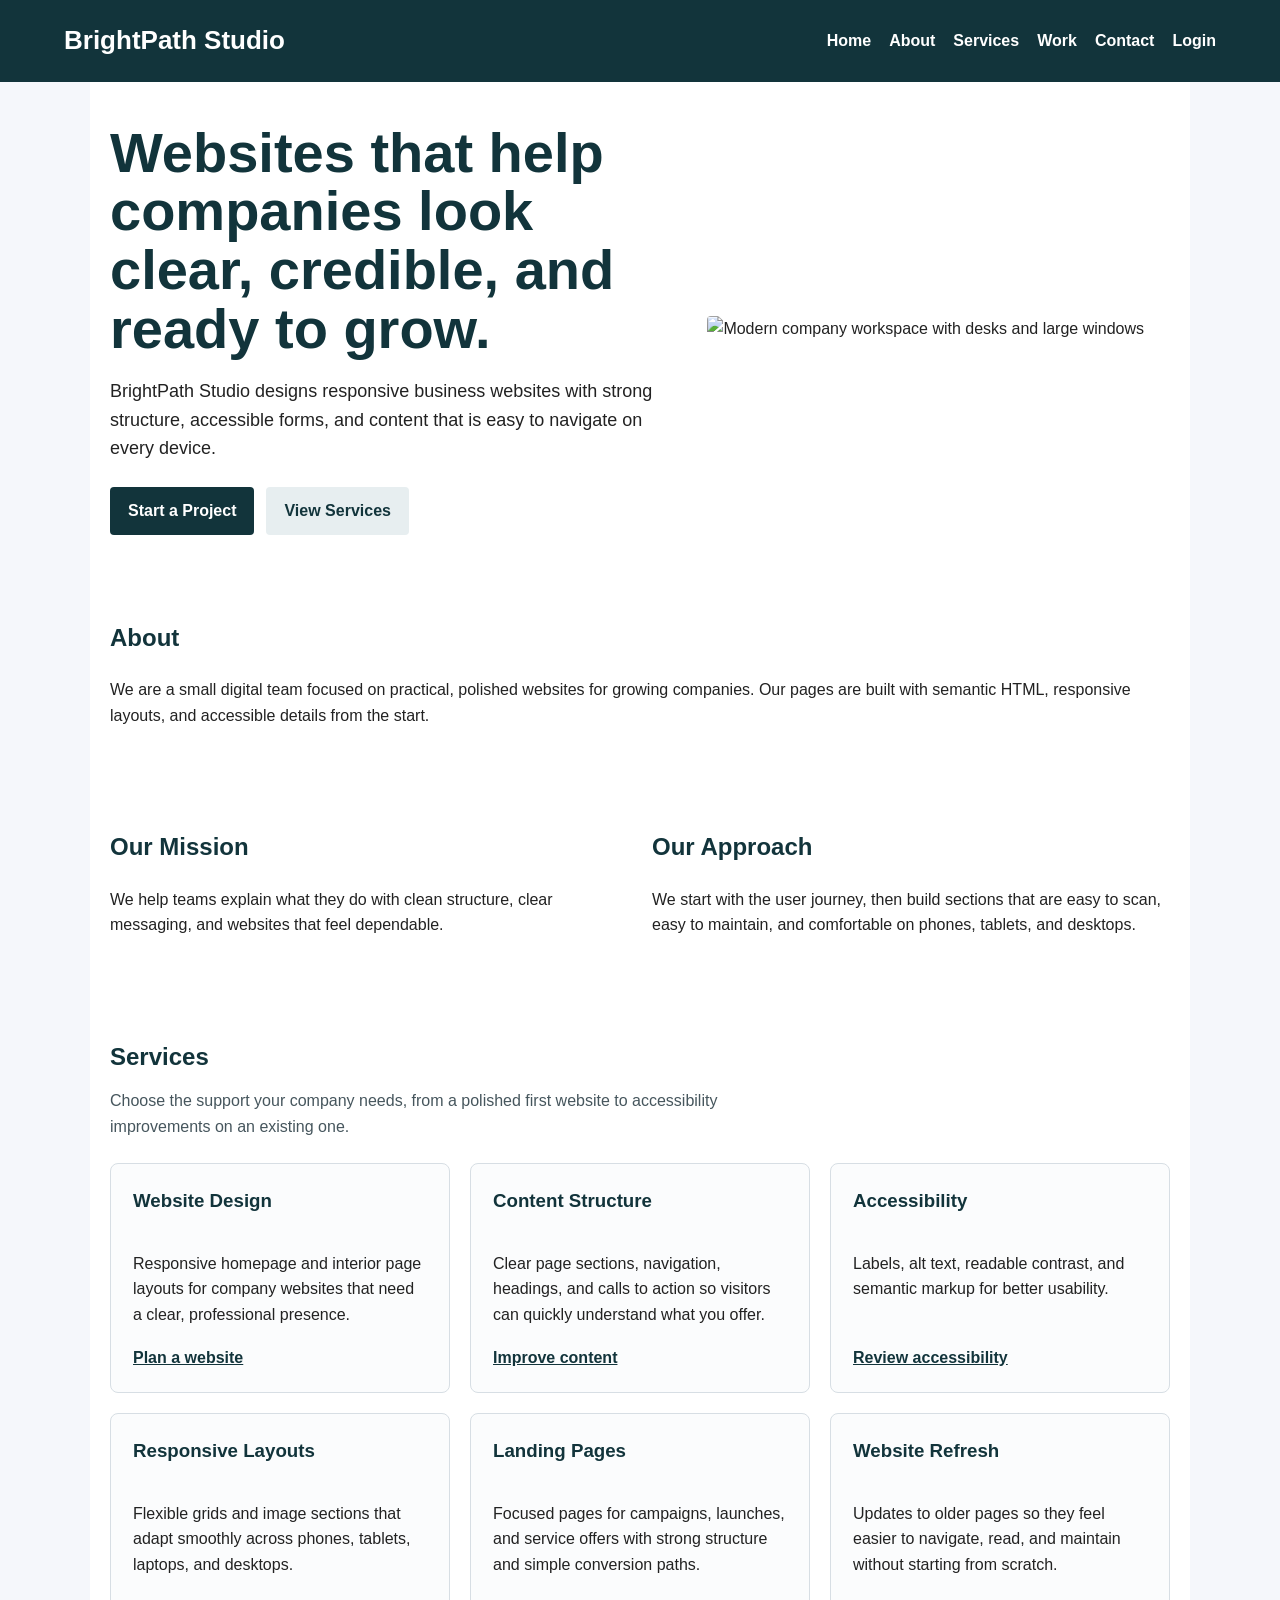
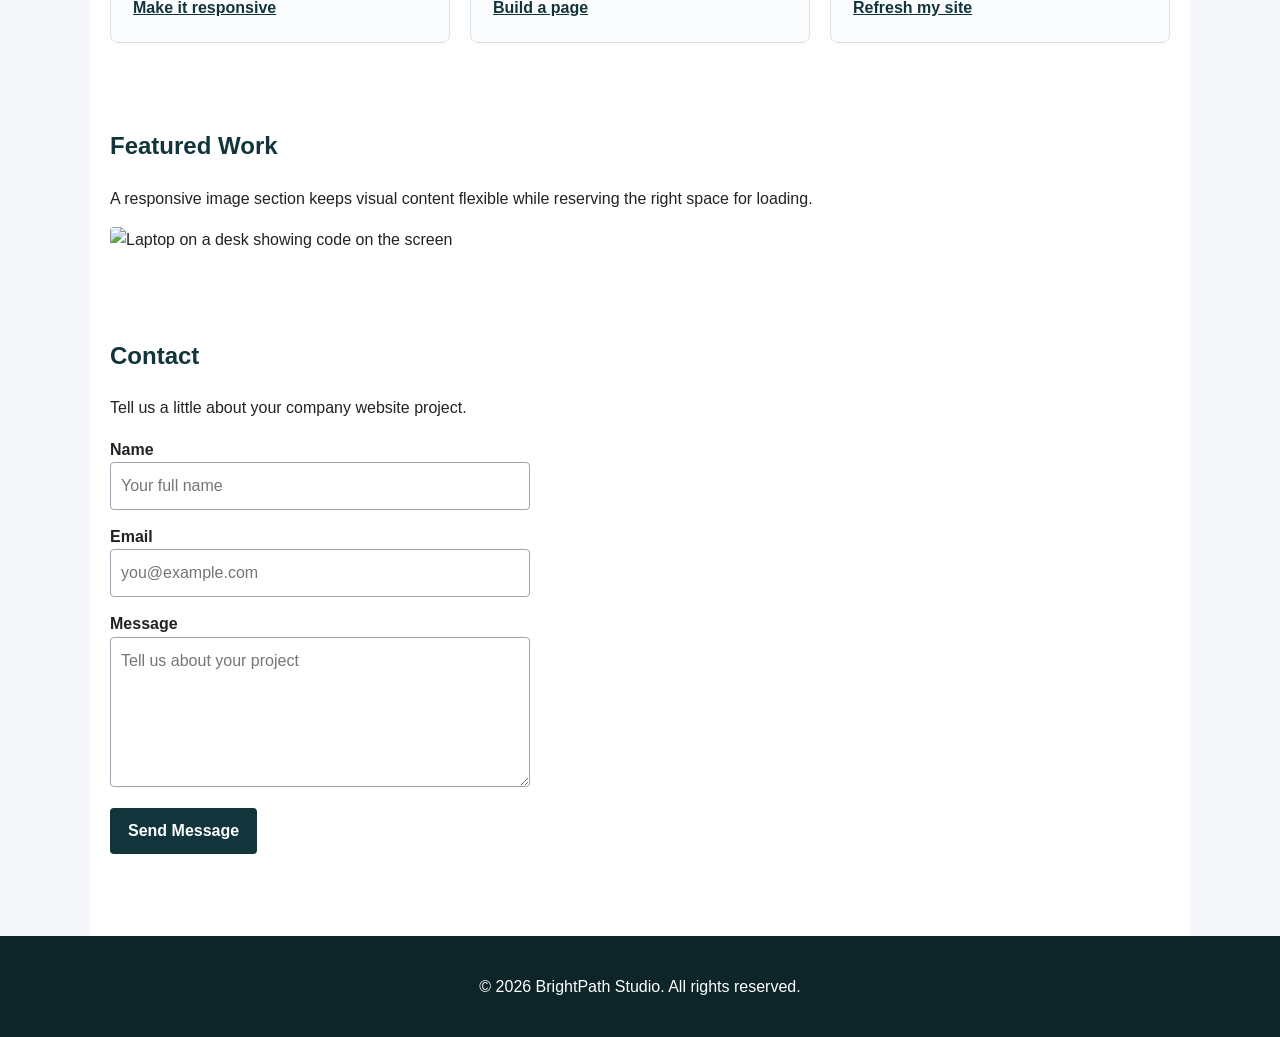
==== index.html @ a64bf2e4 "first commit" ====
<!DOCTYPE html>
<html lang="en">
<head>
  <meta charset="UTF-8">
  <meta name="viewport" content="width=device-width, initial-scale=1.0">
  <title>BrightPath Studio</title>
  <link rel="stylesheet" href="styles.css">
</head>
<body>
  <header>
    <nav aria-label="Main navigation">
      <h1>BrightPath Studio</h1>
      <input type="checkbox" id="menu-toggle" class="menu-toggle" aria-label="Open or close navigation menu">
      <label for="menu-toggle" class="menu-button" aria-label="Toggle navigation menu">
        <span></span>
        <span></span>
        <span></span>
      </label>
      <div class="nav-links">
        <a href="#home" title="Go to homepage section">Home</a>
        <a href="#about" title="Go to about section">About</a>
        <a href="#services" title="Go to services section">Services</a>
        <a href="#work" title="Go to featured work section">Work</a>
        <a href="contact.html" title="Open contact page">Contact</a>
        <a href="login.html" title="Open login page">Login</a>
      </div>
    </nav>
  </header>

  <main>
    <section class="hero" id="home">
      <div>
        <h2>Websites that help companies look clear, credible, and ready to grow.</h2>
        <p>BrightPath Studio designs responsive business websites with strong structure, accessible forms, and content that is easy to navigate on every device.</p>
        <div class="hero-actions">
          <a class="button-link" href="contact.html" aria-label="Start a website project by going to the contact page" title="Start a project">Start a Project</a>
          <a class="button-link secondary" href="#services" aria-label="View BrightPath Studio services" title="View services">View Services</a>
        </div>
      </div>
      <div class="image-section">
        <img
          src="https://images.unsplash.com/photo-1497366754035-f200968a6e72?auto=format&fit=crop&w=900&q=80"
          alt="Modern company workspace with desks and large windows"
          title="BrightPath Studio workspace"
          width="900"
          height="600"
        >
      </div>
    </section>

    <section id="about">
      <h2>About</h2>
      <p>We are a small digital team focused on practical, polished websites for growing companies. Our pages are built with semantic HTML, responsive layouts, and accessible details from the start.</p>
    </section>

    <div class="two-column-layout">
      <section>
        <h2>Our Mission</h2>
        <p>We help teams explain what they do with clean structure, clear messaging, and websites that feel dependable.</p>
      </section>

      <section>
        <h2>Our Approach</h2>
        <p>We start with the user journey, then build sections that are easy to scan, easy to maintain, and comfortable on phones, tablets, and desktops.</p>
      </section>
    </div>

    <section id="services">
      <h2>Services</h2>
      <p class="section-intro">Choose the support your company needs, from a polished first website to accessibility improvements on an existing one.</p>
      <div class="services-grid">
        <article class="service-card">
          <h3>Website Design</h3>
          <p>Responsive homepage and interior page layouts for company websites that need a clear, professional presence.</p>
          <a href="contact.html" aria-label="Plan a website design project" title="Plan a website">Plan a website</a>
        </article>
        <article class="service-card">
          <h3>Content Structure</h3>
          <p>Clear page sections, navigation, headings, and calls to action so visitors can quickly understand what you offer.</p>
          <a href="contact.html" aria-label="Ask about improving website content structure" title="Improve content">Improve content</a>
        </article>
        <article class="service-card">
          <h3>Accessibility</h3>
          <p>Labels, alt text, readable contrast, and semantic markup for better usability.</p>
          <a href="contact.html" aria-label="Ask for an accessibility review" title="Review accessibility">Review accessibility</a>
        </article>
        <article class="service-card">
          <h3>Responsive Layouts</h3>
          <p>Flexible grids and image sections that adapt smoothly across phones, tablets, laptops, and desktops.</p>
          <a href="contact.html" aria-label="Ask about responsive website layout support" title="Make it responsive">Make it responsive</a>
        </article>
        <article class="service-card">
          <h3>Landing Pages</h3>
          <p>Focused pages for campaigns, launches, and service offers with strong structure and simple conversion paths.</p>
          <a href="contact.html" aria-label="Ask about building a landing page" title="Build a landing page">Build a page</a>
        </article>
        <article class="service-card">
          <h3>Website Refresh</h3>
          <p>Updates to older pages so they feel easier to navigate, read, and maintain without starting from scratch.</p>
          <a href="contact.html" aria-label="Ask about refreshing an existing website" title="Refresh my site">Refresh my site</a>
        </article>
      </div>
    </section>

    <section class="image-section" id="work" aria-labelledby="work-heading">
      <h2 id="work-heading">Featured Work</h2>
      <p>A responsive image section keeps visual content flexible while reserving the right space for loading.</p>
      <img
        src="https://images.unsplash.com/photo-1498050108023-c5249f4df085?auto=format&fit=crop&w=900&q=80"
        alt="Laptop on a desk showing code on the screen"
        title="Responsive website development"
        width="900"
        height="500"
      >
    </section>

    <section id="contact">
      <h2>Contact</h2>
      <p>Tell us a little about your company website project.</p>
      <form action="#" method="post">
        <div>
          <label for="name">Name</label>
          <input type="text" id="name" name="name" autocomplete="name" placeholder="Your full name" title="Enter your full name" required>
        </div>

        <div>
          <label for="email">Email</label>
          <input type="email" id="email" name="email" autocomplete="email" placeholder="you@example.com" title="Enter your email address" required>
        </div>

        <div>
          <label for="message">Message</label>
          <textarea id="message" name="message" rows="5" placeholder="Tell us about your project" title="Enter your project message" required></textarea>
        </div>

        <button type="submit" aria-label="Send contact message" title="Send message">Send Message</button>
      </form>
    </section>
  </main>

  <footer>
    <p>&copy; 2026 BrightPath Studio. All rights reserved.</p>
  </footer>
</body>
</html>
---- styles.css ----
* {
  box-sizing: border-box;
}

body {
  margin: 0;
  font-family: Arial, Helvetica, sans-serif;
  line-height: 1.6;
  color: #222;
  background-color: #f5f7fb;
}

header {
  background-color: #12343b;
  color: #fff;
  padding: 20px clamp(16px, 5vw, 64px);
}

header h1 {
  margin: 0;
  font-size: 26px;
}

nav {
  display: flex;
  align-items: center;
  justify-content: space-between;
  flex-wrap: wrap;
  gap: 16px;
  position: relative;
}

.nav-links {
  display: flex;
  gap: 18px;
  flex-wrap: wrap;
}

nav a {
  color: #fff;
  text-decoration: none;
  font-weight: bold;
}

nav a:hover {
  text-decoration: underline;
}

.menu-toggle {
  position: absolute;
  width: 1px;
  height: 1px;
  overflow: hidden;
  clip: rect(0 0 0 0);
  clip-path: inset(50%);
  white-space: nowrap;
}

.menu-button {
  display: none;
  width: 44px;
  height: 44px;
  align-items: center;
  justify-content: center;
  flex-direction: column;
  gap: 6px;
  border: 1px solid rgba(255, 255, 255, 0.45);
  border-radius: 4px;
  cursor: pointer;
}

.menu-button span {
  display: block;
  width: 22px;
  height: 2px;
  background-color: #fff;
}

.menu-toggle:focus + .menu-button {
  outline: 3px solid #f4b942;
  outline-offset: 3px;
}

main {
  max-width: 1100px;
  margin: 0 auto;
  padding: 0 20px 40px;
  background-color: #fff;
}

section {
  padding: 42px 0;
}

h2 {
  margin-top: 0;
  color: #12343b;
}

.section-intro {
  max-width: 680px;
  margin-top: -8px;
  margin-bottom: 24px;
  color: #46565d;
}

.hero {
  display: grid;
  grid-template-columns: minmax(0, 1.1fr) minmax(280px, 0.9fr);
  gap: 32px;
  align-items: center;
  min-height: 420px;
}

.hero h2 {
  margin-bottom: 12px;
  font-size: clamp(34px, 5vw, 56px);
  line-height: 1.05;
}

.hero p {
  max-width: 620px;
  font-size: 18px;
}

.hero-actions {
  display: flex;
  gap: 12px;
  flex-wrap: wrap;
  margin-top: 24px;
}

.button-link {
  display: inline-block;
  padding: 11px 18px;
  border-radius: 4px;
  color: #fff;
  background-color: #12343b;
  text-decoration: none;
  font-weight: bold;
}

.button-link.secondary {
  color: #12343b;
  background-color: #e7eef0;
}

.two-column-layout {
  display: grid;
  grid-template-columns: repeat(2, minmax(0, 1fr));
  gap: 24px;
}

.services-grid {
  display: grid;
  grid-template-columns: repeat(3, minmax(0, 1fr));
  gap: 20px;
}

.service-card {
  display: flex;
  flex-direction: column;
  min-height: 230px;
  padding: 22px;
  border: 1px solid #d7dee4;
  border-radius: 8px;
  background-color: #fbfcfd;
}

.service-card h3 {
  margin-top: 0;
  color: #12343b;
}

.service-card p {
  flex: 1;
}

.service-card a {
  width: fit-content;
  font-weight: bold;
  color: #12343b;
}

.image-section img {
  width: 100%;
  height: auto;
  max-height: 420px;
  object-fit: cover;
  border-radius: 4px;
}

form {
  display: grid;
  gap: 14px;
  max-width: 420px;
}

label {
  font-weight: bold;
}

input,
select,
textarea {
  width: 100%;
  box-sizing: border-box;
  padding: 10px;
  border: 1px solid #9ca3af;
  border-radius: 4px;
  font: inherit;
}

input:focus,
select:focus,
textarea:focus,
button:focus,
a:focus {
  outline: 3px solid #f4b942;
  outline-offset: 3px;
}

button {
  width: fit-content;
  padding: 10px 18px;
  border: 0;
  border-radius: 4px;
  color: #fff;
  background-color: #12343b;
  font: inherit;
  font-weight: bold;
  cursor: pointer;
}

button:hover {
  background-color: #1f5964;
}

footer {
  background-color: #0d2429;
  color: #fff;
  text-align: center;
  padding: 22px;
}

.login-page {
  min-height: 100vh;
  display: flex;
  flex-direction: column;
}

.login-main {
  width: 100%;
  flex: 1;
  display: grid;
  place-items: center;
  padding: 48px 20px;
}

.login-panel {
  width: min(100%, 460px);
  padding: 32px;
  border: 1px solid #d7dee4;
  border-radius: 8px;
  background-color: #fff;
}

.login-panel form {
  max-width: none;
}

.form-row {
  display: flex;
  align-items: center;
  justify-content: space-between;
  gap: 16px;
  flex-wrap: wrap;
}

.checkbox-field {
  display: flex;
  align-items: center;
  gap: 8px;
}

.checkbox-field input {
  width: auto;
}

.signup-text {
  margin-bottom: 0;
}

.blog-intro {
  padding-bottom: 20px;
}

.blog-layout {
  display: grid;
  grid-template-columns: minmax(0, 2fr) minmax(240px, 1fr);
  gap: 28px;
  padding-bottom: 42px;
}

.blog-posts {
  display: grid;
  gap: 20px;
  padding: 0;
}

.blog-card {
  padding: 24px;
  border: 1px solid #d7dee4;
  border-radius: 8px;
  background-color: #fbfcfd;
}

.blog-card h3 {
  margin-top: 0;
  color: #12343b;
}

.post-meta {
  color: #5d6b73;
  font-size: 14px;
}

.blog-sidebar {
  align-self: start;
  padding: 24px;
  border: 1px solid #d7dee4;
  border-radius: 8px;
  background-color: #f5f7fb;
}

.blog-sidebar section {
  padding: 12px 0;
}

.blog-sidebar h2,
.blog-sidebar h3 {
  margin-top: 0;
  color: #12343b;
}

.blog-sidebar ul {
  padding-left: 20px;
}

.portfolio-hero {
  padding-bottom: 20px;
}

.portfolio-hero p {
  max-width: 720px;
}

.portfolio-grid {
  display: grid;
  grid-template-columns: repeat(3, minmax(0, 1fr));
  gap: 22px;
}

.portfolio-card {
  overflow: hidden;
  border: 1px solid #d7dee4;
  border-radius: 8px;
  background-color: #fbfcfd;
}

.portfolio-card img {
  display: block;
  width: 100%;
  height: 210px;
  object-fit: cover;
}

.portfolio-card div {
  padding: 20px;
}

.portfolio-card h3 {
  margin-top: 0;
  color: #12343b;
}

.contact-hero {
  padding-bottom: 20px;
}

.contact-hero p {
  max-width: 720px;
}

.contact-layout {
  display: grid;
  grid-template-columns: minmax(0, 0.9fr) minmax(280px, 1.1fr);
  gap: 32px;
  align-items: start;
}

.contact-details {
  padding: 24px;
  border: 1px solid #d7dee4;
  border-radius: 8px;
  background-color: #f5f7fb;
}

.contact-details address {
  font-style: normal;
}

.map-section {
  padding-top: 20px;
}

.map-wrapper {
  overflow: hidden;
  border: 1px solid #d7dee4;
  border-radius: 8px;
}

.map-wrapper iframe {
  display: block;
  width: 100%;
  height: 360px;
  border: 0;
}

.footer-sections {
  display: grid;
  grid-template-columns: repeat(3, minmax(0, 1fr));
  gap: 24px;
  max-width: 1100px;
  margin: 0 auto;
  padding: 0 0 18px;
  text-align: left;
}

.footer-sections h2 {
  color: #fff;
  font-size: 18px;
}

.footer-sections a {
  color: #fff;
}

.hospital-header {
  background-color: #0d4f5c;
}

.hospital-hero {
  display: grid;
  grid-template-columns: minmax(0, 1.1fr) minmax(280px, 0.9fr);
  gap: 32px;
  align-items: center;
  min-height: 430px;
}

.hospital-hero h2 {
  margin-bottom: 14px;
  font-size: clamp(34px, 5vw, 54px);
  line-height: 1.08;
}

.eyebrow {
  margin: 0 0 10px;
  color: #0d4f5c;
  font-weight: bold;
  text-transform: uppercase;
}

.emergency-strip {
  display: flex;
  align-items: center;
  justify-content: space-between;
  gap: 20px;
  padding: 24px;
  border-radius: 8px;
  color: #fff;
  background-color: #b42318;
}

.emergency-strip h2,
.emergency-strip p {
  margin: 0;
  color: #fff;
}

.emergency-strip a {
  color: #fff;
  font-size: 22px;
  font-weight: bold;
}

.hospital-grid,
.doctor-list {
  display: grid;
  grid-template-columns: repeat(4, minmax(0, 1fr));
  gap: 20px;
}

.doctor-list {
  grid-template-columns: repeat(3, minmax(0, 1fr));
}

.hospital-card,
.doctor-card {
  padding: 22px;
  border: 1px solid #d7dee4;
  border-radius: 8px;
  background-color: #fbfcfd;
}

.hospital-card h3,
.doctor-card h3 {
  margin-top: 0;
  color: #0d4f5c;
}

.check-list {
  padding-left: 20px;
}

.appointment-section form {
  max-width: 620px;
}

.hospital-contact {
  display: grid;
  grid-template-columns: minmax(0, 0.9fr) minmax(280px, 1.1fr);
  gap: 28px;
  align-items: start;
}

.hospital-contact address {
  font-style: normal;
}

.education-header {
  background-color: #1f4f7a;
}

.education-hero {
  display: grid;
  grid-template-columns: minmax(0, 1.1fr) minmax(280px, 0.9fr);
  gap: 32px;
  align-items: center;
  min-height: 430px;
}

.education-hero h2 {
  margin-bottom: 14px;
  font-size: clamp(34px, 5vw, 54px);
  line-height: 1.08;
}

.stats-strip {
  display: grid;
  grid-template-columns: repeat(3, minmax(0, 1fr));
  gap: 18px;
  padding: 24px 0;
}

.stats-strip article {
  padding: 22px;
  border-radius: 8px;
  color: #fff;
  background-color: #1f4f7a;
}

.stats-strip h2,
.stats-strip p {
  margin: 0;
  color: #fff;
}

.course-grid,
.feature-grid,
.instructor-list {
  display: grid;
  gap: 20px;
}

.course-grid {
  grid-template-columns: repeat(3, minmax(0, 1fr));
}

.feature-grid {
  grid-template-columns: repeat(4, minmax(0, 1fr));
}

.instructor-list {
  grid-template-columns: repeat(3, minmax(0, 1fr));
}

.course-card,
.feature-card,
.instructor-card {
  padding: 22px;
  border: 1px solid #d7dee4;
  border-radius: 8px;
  background-color: #fbfcfd;
}

.course-card h3,
.feature-card h3,
.instructor-card h3 {
  margin-top: 0;
  color: #1f4f7a;
}

.course-card a {
  color: #1f4f7a;
  font-weight: bold;
}

.enroll-section form {
  max-width: 620px;
}

.freelance-header {
  background-color: #243b53;
}

.freelance-hero {
  display: grid;
  grid-template-columns: minmax(0, 1.1fr) minmax(280px, 0.9fr);
  gap: 32px;
  align-items: center;
  min-height: 430px;
}

.freelance-hero h2 {
  margin-bottom: 14px;
  font-size: clamp(34px, 5vw, 54px);
  line-height: 1.08;
}

.marketplace-stats {
  display: grid;
  grid-template-columns: repeat(3, minmax(0, 1fr));
  gap: 18px;
  padding: 24px 0;
}

.marketplace-stats article {
  padding: 22px;
  border-radius: 8px;
  color: #fff;
  background-color: #243b53;
}

.marketplace-stats h2,
.marketplace-stats p {
  margin: 0;
  color: #fff;
}

.freelance-services {
  display: grid;
  grid-template-columns: repeat(4, minmax(0, 1fr));
  gap: 20px;
}

.freelance-card {
  display: flex;
  flex-direction: column;
  padding: 22px;
  border: 1px solid #d7dee4;
  border-radius: 8px;
  background-color: #fbfcfd;
}

.freelance-card h3 {
  margin-top: 0;
  color: #243b53;
}

.freelance-card p {
  flex: 1;
}

.freelance-card a {
  width: fit-content;
  color: #243b53;
  font-weight: bold;
}

.dashboard-page {
  background-color: #eef2f6;
}

.dashboard-topbar {
  display: flex;
  align-items: center;
  justify-content: space-between;
  gap: 16px;
  background-color: #1f2937;
}

.dashboard-topbar nav {
  display: flex;
  gap: 16px;
}

.dashboard-shell {
  display: grid;
  grid-template-columns: 240px minmax(0, 1fr);
  min-height: calc(100vh - 76px);
}

.dashboard-sidebar {
  padding: 24px;
  background-color: #111827;
}

.dashboard-sidebar nav {
  display: grid;
  gap: 10px;
}

.dashboard-sidebar a,
.dashboard-topbar a {
  color: #fff;
  font-weight: bold;
  text-decoration: none;
}

.dashboard-sidebar a {
  padding: 10px 0;
}

.dashboard-main {
  max-width: none;
  padding: 28px;
  background-color: #eef2f6;
}

.dashboard-heading,
.panel-heading {
  display: flex;
  align-items: center;
  justify-content: space-between;
  gap: 16px;
}

.dashboard-heading h2 {
  margin-bottom: 0;
}

.dashboard-cards {
  display: grid;
  grid-template-columns: repeat(4, minmax(0, 1fr));
  gap: 18px;
  margin-top: 22px;
}

.metric-card,
.dashboard-panel {
  padding: 22px;
  border: 1px solid #d7dee4;
  border-radius: 8px;
  background-color: #fff;
}

.metric-card h3,
.metric-card p {
  margin-top: 0;
}

.metric-card p {
  color: #1f2937;
  font-size: 30px;
  font-weight: bold;
}

.metric-card span {
  color: #5d6b73;
}

.dashboard-grid {
  display: grid;
  grid-template-columns: minmax(0, 1.5fr) minmax(260px, 0.8fr);
  gap: 20px;
  padding: 24px 0 0;
}

.table-wrapper {
  overflow-x: auto;
}

table {
  width: 100%;
  border-collapse: collapse;
}

caption {
  margin-bottom: 12px;
  text-align: left;
  font-weight: bold;
}

th,
td {
  padding: 12px;
  border-bottom: 1px solid #d7dee4;
  text-align: left;
}

.status-list {
  display: grid;
  gap: 12px;
  padding: 0;
  list-style: none;
}

.status-list li {
  display: flex;
  justify-content: space-between;
  gap: 12px;
  padding: 12px 0;
  border-bottom: 1px solid #d7dee4;
}

.request-item {
  padding: 14px 0;
  border-bottom: 1px solid #d7dee4;
}

.request-item h3 {
  margin-top: 0;
}

.startup-header {
  background-color: #102a43;
}

.startup-hero {
  display: grid;
  grid-template-columns: minmax(0, 1.1fr) minmax(280px, 0.9fr);
  gap: 32px;
  align-items: center;
  min-height: 430px;
}

.startup-hero h2 {
  margin-bottom: 14px;
  font-size: clamp(34px, 5vw, 54px);
  line-height: 1.08;
}

.startup-proof,
.startup-product-list,
.startup-feature-grid,
.pricing-grid {
  display: grid;
  gap: 20px;
}

.startup-proof {
  grid-template-columns: repeat(3, minmax(0, 1fr));
  padding: 24px 0;
}

.startup-proof article {
  padding: 22px;
  border-radius: 8px;
  color: #fff;
  background-color: #102a43;
}

.startup-proof h2,
.startup-proof p {
  margin: 0;
  color: #fff;
}

.startup-product {
  display: grid;
  grid-template-columns: minmax(0, 0.9fr) minmax(280px, 1.1fr);
  gap: 28px;
  align-items: start;
}

.startup-product-list,
.pricing-grid {
  grid-template-columns: repeat(3, minmax(0, 1fr));
}

.startup-feature-grid {
  grid-template-columns: repeat(4, minmax(0, 1fr));
}

.startup-product-list article,
.startup-card,
.pricing-card {
  padding: 22px;
  border: 1px solid #d7dee4;
  border-radius: 8px;
  background-color: #fbfcfd;
}

.startup-product-list h3,
.startup-card h3,
.pricing-card h3 {
  margin-top: 0;
  color: #102a43;
}

.price {
  color: #102a43;
  font-size: 34px;
  font-weight: bold;
}

.pricing-card a {
  color: #102a43;
  font-weight: bold;
}

.featured-plan {
  border-color: #102a43;
  box-shadow: 0 10px 24px rgba(16, 42, 67, 0.12);
}

.startup-contact {
  display: grid;
  grid-template-columns: minmax(0, 0.9fr) minmax(280px, 1.1fr);
  gap: 32px;
  align-items: start;
}

.startup-contact form {
  max-width: none;
}

@media (max-width: 800px) {
  nav {
    display: grid;
    grid-template-columns: 1fr auto;
  }

  .hero,
  .two-column-layout,
  .services-grid,
  .blog-layout,
  .portfolio-grid,
  .contact-layout,
  .footer-sections,
  .hospital-hero,
  .hospital-grid,
  .doctor-list,
  .hospital-contact,
  .education-hero,
  .stats-strip,
  .course-grid,
  .feature-grid,
  .instructor-list,
  .freelance-hero,
  .marketplace-stats,
  .freelance-services,
  .dashboard-shell,
  .dashboard-cards,
  .dashboard-grid,
  .startup-hero,
  .startup-proof,
  .startup-product,
  .startup-product-list,
  .startup-feature-grid,
  .pricing-grid,
  .startup-contact {
    grid-template-columns: 1fr;
  }

  .dashboard-topbar,
  .dashboard-heading,
  .panel-heading {
    align-items: flex-start;
    flex-direction: column;
  }

  .dashboard-sidebar {
    padding: 18px 24px;
  }

  .emergency-strip {
    align-items: flex-start;
    flex-direction: column;
  }

  .menu-button {
    display: flex;
  }

  .nav-links {
    display: none;
    grid-column: 1 / -1;
    width: 100%;
    padding-top: 14px;
    flex-direction: column;
    gap: 0;
  }

  .nav-links a {
    display: block;
    padding: 12px 0;
    border-top: 1px solid rgba(255, 255, 255, 0.2);
  }

  .menu-toggle:checked ~ .nav-links {
    display: flex;
  }
}

@media (max-width: 520px) {
  .login-panel {
    padding: 24px 18px;
  }
}
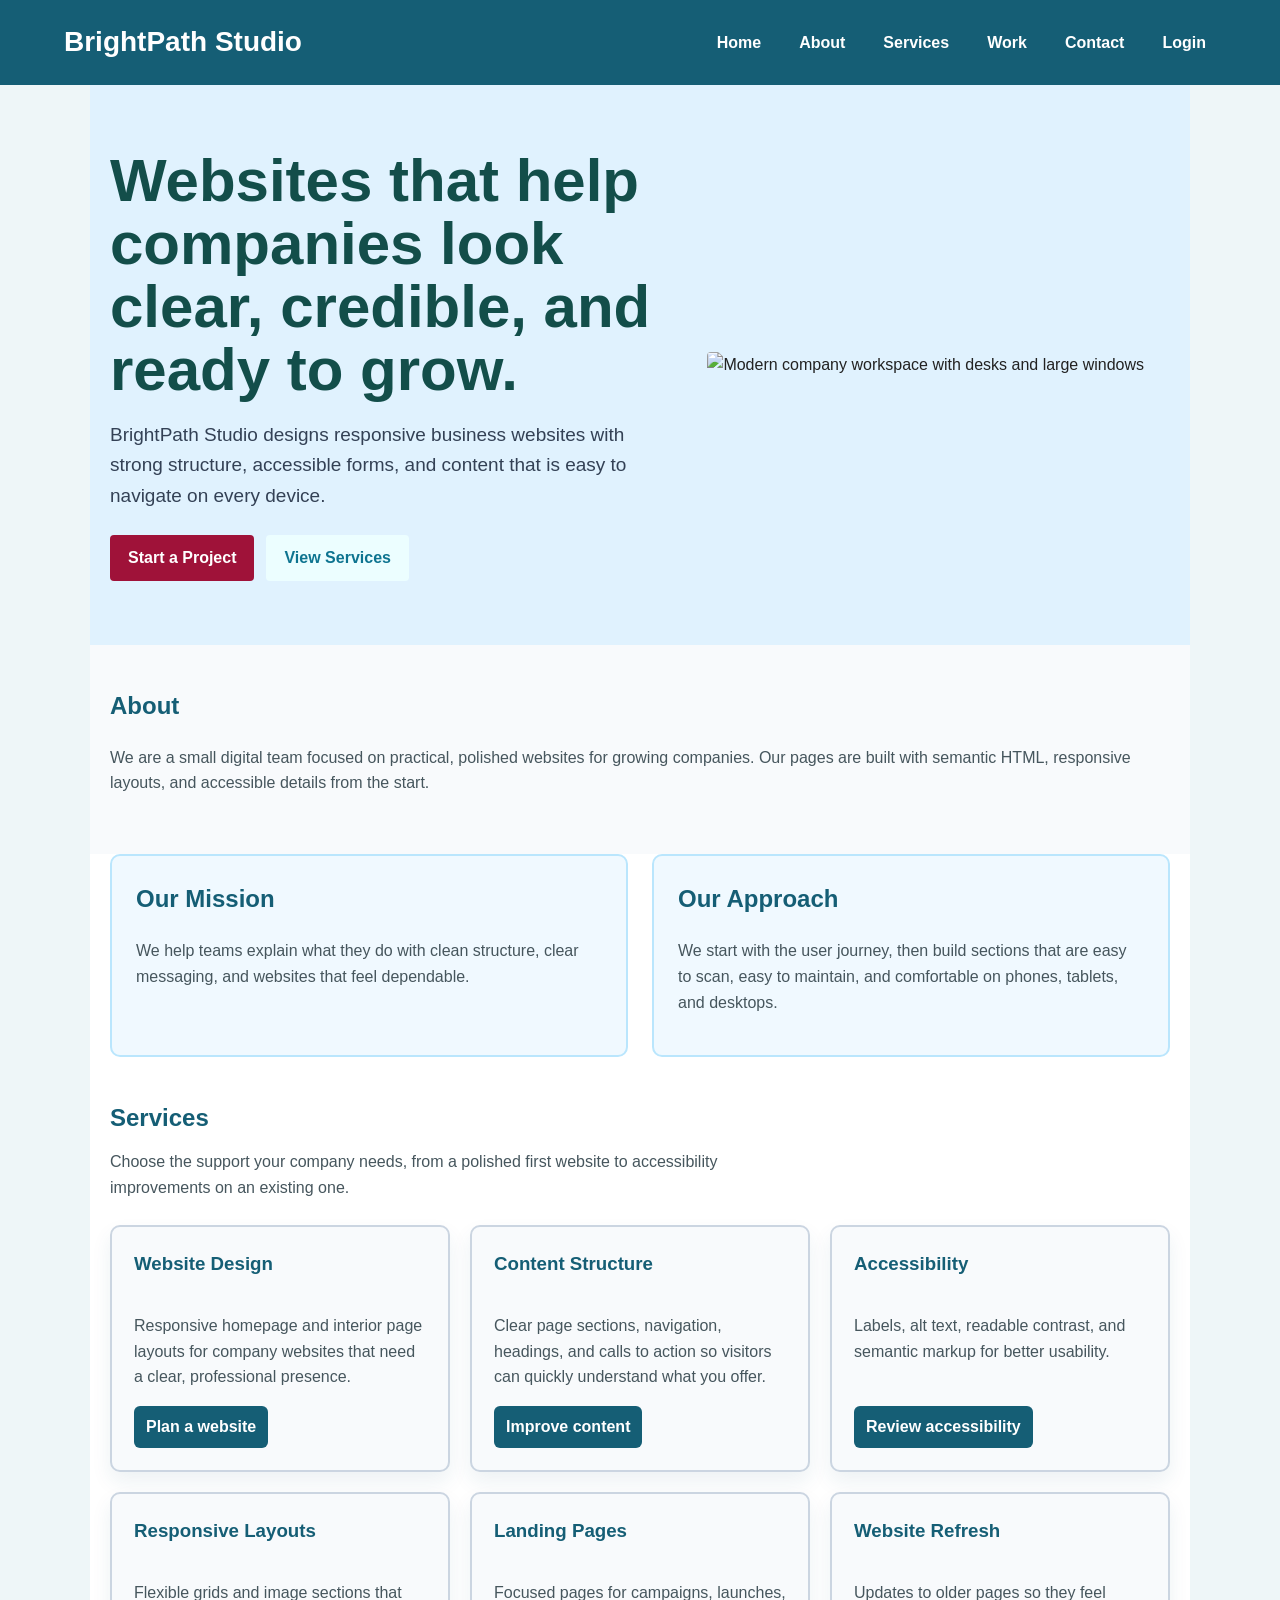
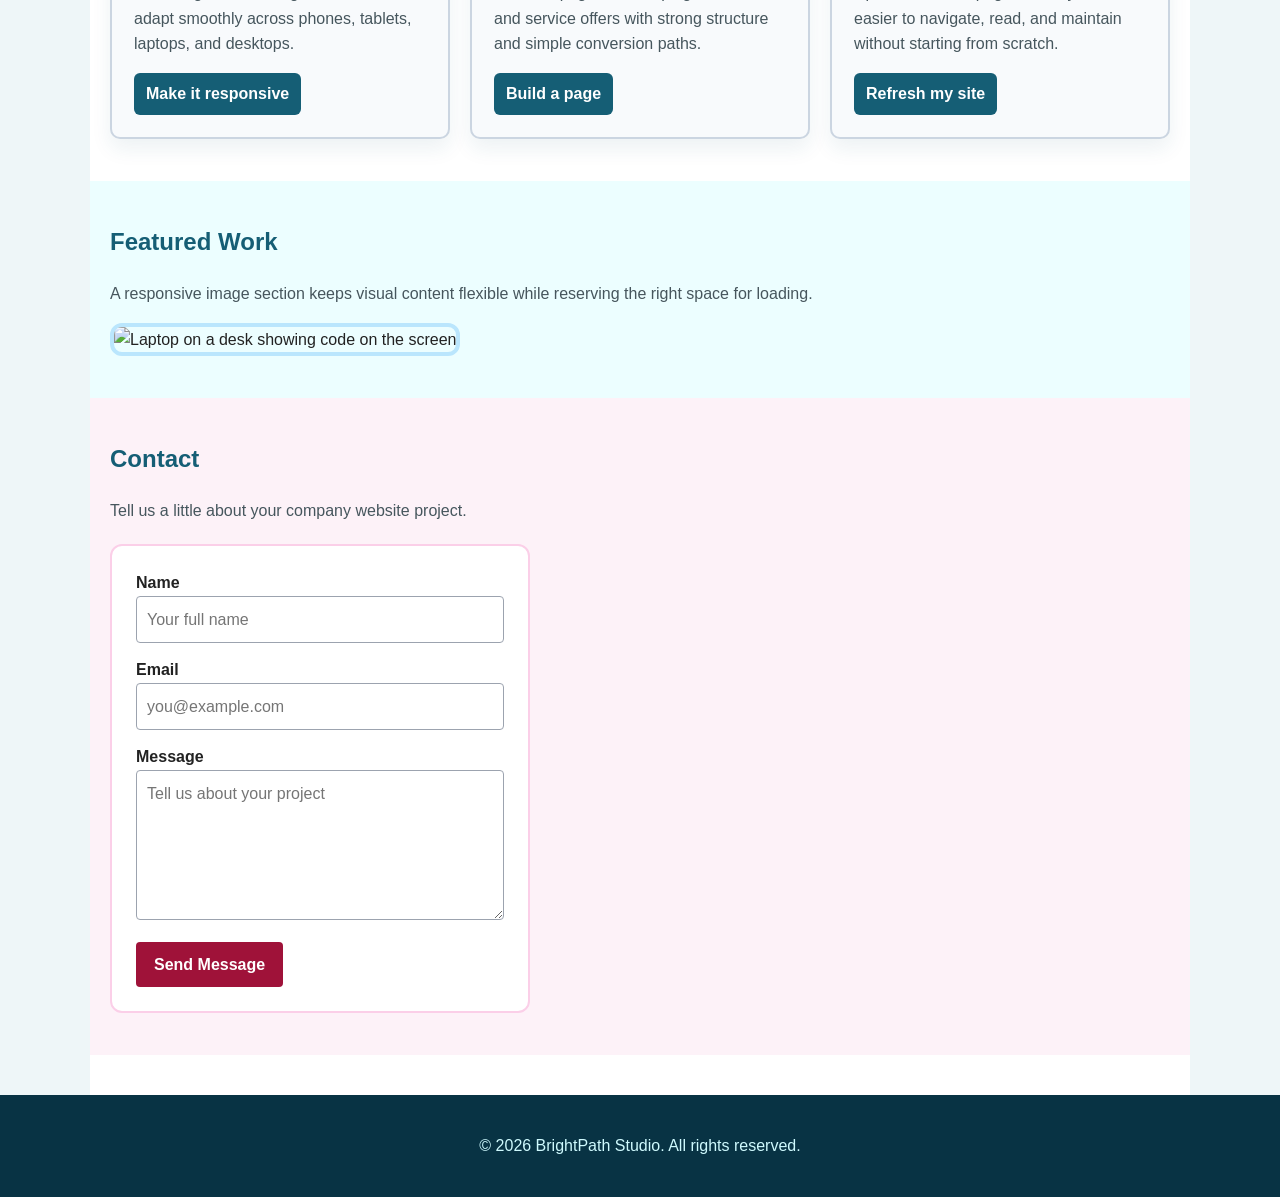
==== commit cb21b819: "first commit" ====
--- a/index.html
+++ b/index.html
@@ -6,7 +6,7 @@
   <title>BrightPath Studio</title>
   <link rel="stylesheet" href="styles.css">
 </head>
-<body>
+<body class="home-page">
   <header>
     <nav aria-label="Main navigation">
       <h1>BrightPath Studio</h1>
--- a/styles.css
+++ b/styles.css
@@ -243,10 +243,155 @@
   padding: 22px;
 }
 
+.home-page {
+  font-family: Arial, Helvetica, sans-serif;
+  background-color: #eef6f8;
+}
+
+.home-page header {
+  background-color: #155e75;
+}
+
+.home-page nav h1 {
+  font-size: 28px;
+  letter-spacing: 0;
+}
+
+.home-page .nav-links a {
+  display: inline-block;
+  padding: 8px 10px;
+  border-radius: 4px;
+}
+
+.home-page .nav-links a:hover {
+  color: #155e75;
+  background-color: #fff;
+  text-decoration: none;
+}
+
+.home-page main {
+  background-color: #fff;
+}
+
+.home-page .hero {
+  margin-right: -20px;
+  margin-left: -20px;
+  padding: 64px 20px;
+  background-color: #e0f2fe;
+}
+
+.home-page .hero h2 {
+  color: #134e4a;
+  font-size: clamp(36px, 6vw, 60px);
+}
+
+.home-page .hero p {
+  color: #334155;
+  font-size: 19px;
+}
+
+.home-page .button-link {
+  border: 2px solid #9f1239;
+  border-radius: 6px;
+  background-color: #9f1239;
+}
+
+.home-page .button-link:hover {
+  background-color: #881337;
+}
+
+.home-page .button-link.secondary {
+  border-color: #155e75;
+  background-color: #ecfeff;
+}
+
+.home-page .button-link.secondary:hover {
+  color: #fff;
+  background-color: #155e75;
+}
+
+.home-page #about,
+.home-page #services,
+.home-page #work,
+.home-page #contact {
+  margin-right: -20px;
+  margin-left: -20px;
+  padding-right: 20px;
+  padding-left: 20px;
+}
+
+.home-page #about {
+  background-color: #f8fafc;
+}
+
+.home-page .two-column-layout section {
+  padding: 24px;
+  border: 2px solid #bae6fd;
+  border-radius: 10px;
+  background-color: #f0f9ff;
+}
+
+.home-page #services {
+  background-color: #fff;
+}
+
+.home-page .service-card {
+  border: 2px solid #cbd5e1;
+  border-radius: 10px;
+  background-color: #f8fafc;
+  box-shadow: 0 10px 20px rgba(21, 94, 117, 0.08);
+}
+
+.home-page .service-card h3 {
+  color: #155e75;
+}
+
+.home-page .service-card a {
+  display: inline-block;
+  padding: 8px 12px;
+  border-radius: 6px;
+  color: #fff;
+  background-color: #155e75;
+  text-decoration: none;
+}
+
+.home-page .service-card a:hover {
+  background-color: #134e4a;
+}
+
+.home-page #work {
+  background-color: #ecfeff;
+}
+
+.home-page #work img {
+  border: 4px solid #bae6fd;
+  border-radius: 12px;
+}
+
+.home-page #contact {
+  background-color: #fdf2f8;
+}
+
+.home-page #contact form {
+  margin-top: 20px;
+  padding: 24px;
+  border: 2px solid #fbcfe8;
+  border-radius: 12px;
+  background-color: #fff;
+}
+
+.home-page footer {
+  background-color: #083344;
+  color: #cffafe;
+}
+
 .login-page {
   min-height: 100vh;
   display: flex;
   flex-direction: column;
+  background:
+    linear-gradient(rgba(245, 247, 251, 0.9), rgba(245, 247, 251, 0.9)),
+    linear-gradient(135deg, #fff1f2, #e0f2fe);
 }
 
 .login-main {
@@ -254,19 +399,51 @@
   flex: 1;
   display: grid;
   place-items: center;
-  padding: 48px 20px;
+  padding: clamp(32px, 8vw, 72px) 20px;
 }
 
 .login-panel {
-  width: min(100%, 460px);
-  padding: 32px;
-  border: 1px solid #d7dee4;
-  border-radius: 8px;
-  background-color: #fff;
+  width: min(100%, 480px);
+  padding: clamp(24px, 5vw, 40px);
+  border: 2px solid #fecdd3;
+  border-radius: 16px;
+  background-color: #fff;
+  box-shadow: 0 20px 45px rgba(127, 29, 29, 0.14);
+}
+
+.login-panel h2 {
+  margin-bottom: 10px;
+  font-size: clamp(28px, 6vw, 38px);
+  line-height: 1.1;
+  text-align: center;
+}
+
+.login-panel p {
+  text-align: center;
 }
 
 .login-panel form {
+  display: grid;
+  gap: 18px;
   max-width: none;
+  margin-top: 24px;
+}
+
+.login-panel label {
+  display: block;
+  margin-bottom: 6px;
+  color: #7f1d1d;
+}
+
+.login-panel input[type="email"],
+.login-panel input[type="password"] {
+  min-height: 48px;
+  border: 2px solid #fecdd3;
+  background-color: #fff7f8;
+}
+
+.login-panel input:focus {
+  border-color: #be123c;
 }
 
 .form-row {
@@ -287,6 +464,19 @@
   width: auto;
 }
 
+.login-panel button {
+  width: 100%;
+  min-height: 48px;
+  border-radius: 8px;
+  box-shadow: 0 8px 18px rgba(190, 18, 60, 0.24);
+  transition: background-color 0.2s ease, box-shadow 0.2s ease, transform 0.2s ease;
+}
+
+.login-panel button:hover {
+  box-shadow: 0 12px 24px rgba(190, 18, 60, 0.32);
+  transform: translateY(-2px);
+}
+
 .signup-text {
   margin-bottom: 0;
 }
@@ -450,18 +640,77 @@
   background-color: #0d4f5c;
 }
 
+.hospital-page {
+  background-color: #eaf7f6;
+  font-family: Arial, Helvetica, sans-serif;
+}
+
+.hospital-page main {
+  background-color: #fff;
+}
+
+.hospital-nav .nav-links {
+  align-items: center;
+  gap: 10px;
+}
+
+.hospital-nav .nav-links a {
+  display: inline-block;
+  padding: 8px 12px;
+  border-radius: 6px;
+  transition: background-color 0.2s ease, color 0.2s ease;
+}
+
+.hospital-nav .nav-links a:hover {
+  color: #0d4f5c;
+  background-color: #fff;
+  text-decoration: none;
+}
+
 .hospital-hero {
   display: grid;
   grid-template-columns: minmax(0, 1.1fr) minmax(280px, 0.9fr);
   gap: 32px;
   align-items: center;
   min-height: 430px;
+  margin-right: -20px;
+  margin-left: -20px;
+  padding: 64px 20px;
+  background-color: #ecfeff;
 }
 
 .hospital-hero h2 {
   margin-bottom: 14px;
+  color: #0f766e;
   font-size: clamp(34px, 5vw, 54px);
   line-height: 1.08;
+}
+
+.hospital-hero p {
+  color: #334155;
+  font-size: 18px;
+}
+
+.hospital-page .button-link {
+  border: 2px solid #0d4f5c;
+  border-radius: 6px;
+  background-color: #0d4f5c;
+  transition: background-color 0.2s ease, transform 0.2s ease;
+}
+
+.hospital-page .button-link:hover {
+  background-color: #083f49;
+  transform: translateY(-2px);
+}
+
+.hospital-page .button-link.secondary {
+  color: #0d4f5c;
+  background-color: #e0f2fe;
+}
+
+.hospital-page .button-link.secondary:hover {
+  color: #fff;
+  background-color: #0d4f5c;
 }
 
 .eyebrow {
@@ -476,7 +725,9 @@
   align-items: center;
   justify-content: space-between;
   gap: 20px;
+  margin: 28px 0;
   padding: 24px;
+  border: 3px solid #fecaca;
   border-radius: 8px;
   color: #fff;
   background-color: #b42318;
@@ -501,6 +752,33 @@
   gap: 20px;
 }
 
+.hospital-page #departments,
+.hospital-page #doctors,
+.hospital-page .two-column-layout,
+.hospital-page #appointment,
+.hospital-page #contact {
+  margin-right: -20px;
+  margin-left: -20px;
+  padding-right: 20px;
+  padding-left: 20px;
+}
+
+.hospital-page #departments {
+  background-color: #f0fdfa;
+}
+
+.hospital-page #doctors {
+  background-color: #f8fafc;
+}
+
+.hospital-page #appointment {
+  background-color: #eff6ff;
+}
+
+.hospital-page #contact {
+  background-color: #f0fdf4;
+}
+
 .doctor-list {
   grid-template-columns: repeat(3, minmax(0, 1fr));
 }
@@ -508,9 +786,10 @@
 .hospital-card,
 .doctor-card {
   padding: 22px;
-  border: 1px solid #d7dee4;
-  border-radius: 8px;
-  background-color: #fbfcfd;
+  border: 2px solid #99f6e4;
+  border-radius: 14px;
+  background-color: #fff;
+  box-shadow: 0 12px 26px rgba(13, 79, 92, 0.1);
 }
 
 .hospital-card h3,
@@ -519,12 +798,24 @@
   color: #0d4f5c;
 }
 
+.hospital-page .two-column-layout section {
+  padding: 24px;
+  border: 2px solid #bae6fd;
+  border-radius: 14px;
+  background-color: #fff;
+}
+
 .check-list {
   padding-left: 20px;
 }
 
 .appointment-section form {
   max-width: 620px;
+  margin-top: 20px;
+  padding: 24px;
+  border: 2px solid #bfdbfe;
+  border-radius: 14px;
+  background-color: #fff;
 }
 
 .hospital-contact {
@@ -538,8 +829,198 @@
   font-style: normal;
 }
 
+.hospital-contact .map-wrapper {
+  border: 3px solid #99f6e4;
+  border-radius: 14px;
+}
+
+.hospital-page footer {
+  background-color: #083344;
+}
+
+.hospital-page footer .footer-sections {
+  align-items: start;
+}
+
 .education-header {
   background-color: #1f4f7a;
+}
+
+.education-nav {
+  padding: 4px 0;
+}
+
+.education-nav h1 {
+  letter-spacing: 0;
+}
+
+.education-nav .nav-links {
+  align-items: center;
+  gap: 10px;
+}
+
+.education-nav .nav-links a {
+  display: inline-block;
+  padding: 8px 12px;
+  border-radius: 8px;
+  transition: background-color 0.2s ease, color 0.2s ease, transform 0.2s ease;
+}
+
+.education-nav .nav-links a:hover {
+  color: #1f4f7a;
+  background-color: #fff;
+  text-decoration: none;
+  transform: translateY(-2px);
+}
+
+.education-nav .menu-button {
+  border-color: rgba(255, 255, 255, 0.7);
+  transition: background-color 0.2s ease, transform 0.2s ease;
+}
+
+.education-nav .menu-button:hover {
+  background-color: rgba(255, 255, 255, 0.14);
+  transform: translateY(-2px);
+}
+
+.education-page {
+  background-color: #f8fafc;
+  font-family: Inter, "Segoe UI", Roboto, Arial, sans-serif;
+}
+
+.education-page main {
+  background-color: #fff;
+  text-align: left;
+}
+
+.education-page h2 {
+  font-size: clamp(28px, 4vw, 42px);
+  letter-spacing: 0;
+  line-height: 1.12;
+  text-align: center;
+}
+
+.education-page h3 {
+  font-size: 22px;
+  line-height: 1.2;
+}
+
+.education-page p {
+  font-size: 18px;
+  line-height: 1.7;
+}
+
+.education-page .section-intro,
+.education-page .education-hero p {
+  max-width: 720px;
+  text-align: center;
+}
+
+.education-page .education-hero p {
+  margin-right: auto;
+  margin-left: auto;
+}
+
+.education-page .course-card,
+.education-page .feature-card,
+.education-page .instructor-card,
+.education-page form {
+  text-align: left;
+}
+
+.education-page h2,
+.education-page label {
+  display: block;
+}
+
+.education-page .course-card a,
+.education-page strong {
+  display: inline;
+}
+
+.education-page .button-link,
+.education-page button {
+  display: inline-block;
+  box-shadow: 0 6px 14px rgba(180, 83, 9, 0.24);
+  transition: background-color 0.2s ease, box-shadow 0.2s ease, transform 0.2s ease;
+}
+
+.education-page .button-link:hover,
+.education-page button:hover {
+  box-shadow: 0 10px 22px rgba(180, 83, 9, 0.32);
+  transform: translateY(-2px);
+}
+
+.education-page #courses,
+.education-page #services,
+.education-page #features,
+.education-page #gallery,
+.education-page #instructors,
+.education-page .two-column-layout,
+.education-page #schedule,
+.education-page #pricing,
+.education-page #enroll {
+  margin-right: -20px;
+  margin-left: -20px;
+  padding-right: 20px;
+  padding-left: 20px;
+}
+
+.education-page #courses {
+  background:
+    linear-gradient(180deg, rgba(239, 246, 255, 0.95), rgba(255, 255, 255, 0.95)),
+    radial-gradient(circle at top left, #bfdbfe, transparent 32%);
+}
+
+.education-page #services {
+  background:
+    linear-gradient(135deg, #f8fafc 0%, #ecfeff 100%);
+}
+
+.education-page #features {
+  background-image:
+    linear-gradient(rgba(255, 255, 255, 0.9), rgba(255, 255, 255, 0.9)),
+    url("https://images.unsplash.com/photo-1497633762265-9d179a990aa6?auto=format&fit=crop&w=1200&q=80");
+  background-position: center;
+  background-size: cover;
+}
+
+.education-page #instructors {
+  background-color: #fef3c7;
+}
+
+.education-page #gallery {
+  background:
+    linear-gradient(135deg, #fdf2f8 0%, #eef2ff 100%);
+}
+
+.education-page .two-column-layout {
+  background-image:
+    linear-gradient(rgba(31, 79, 122, 0.88), rgba(31, 79, 122, 0.88)),
+    url("https://images.unsplash.com/photo-1516321318423-f06f85e504b3?auto=format&fit=crop&w=1200&q=80");
+  background-position: center;
+  background-size: cover;
+}
+
+.education-page .two-column-layout h2,
+.education-page .two-column-layout p,
+.education-page .two-column-layout li {
+  color: #fff;
+}
+
+.education-page #enroll {
+  background:
+    linear-gradient(135deg, #f0fdf4 0%, #eff6ff 100%);
+}
+
+.education-page #pricing {
+  background:
+    linear-gradient(135deg, #fff7ed 0%, #fffbeb 100%);
+}
+
+.education-page #schedule {
+  background:
+    linear-gradient(135deg, #eef2ff 0%, #f5f3ff 100%);
 }
 
 .education-hero {
@@ -548,6 +1029,14 @@
   gap: 32px;
   align-items: center;
   min-height: 430px;
+  margin-right: -20px;
+  margin-left: -20px;
+  padding: 72px 20px;
+  background:
+    linear-gradient(135deg, rgba(239, 246, 255, 0.96), rgba(240, 253, 250, 0.92)),
+    url("https://images.unsplash.com/photo-1523240795612-9a054b0db644?auto=format&fit=crop&w=1400&q=80");
+  background-position: center;
+  background-size: cover;
 }
 
 .education-hero h2 {
@@ -556,6 +1045,11 @@
   line-height: 1.08;
 }
 
+.education-hero .image-section img {
+  border: 4px solid #fff;
+  box-shadow: 0 20px 42px rgba(30, 64, 175, 0.18);
+}
+
 .stats-strip {
   display: grid;
   grid-template-columns: repeat(3, minmax(0, 1fr));
@@ -564,7 +1058,9 @@
 }
 
 .stats-strip article {
+  margin: 4px;
   padding: 22px;
+  border: 3px solid #93c5fd;
   border-radius: 8px;
   color: #fff;
   background-color: #1f4f7a;
@@ -577,6 +1073,7 @@
 }
 
 .course-grid,
+.education-service-list,
 .feature-grid,
 .instructor-list {
   display: grid;
@@ -587,21 +1084,285 @@
   grid-template-columns: repeat(3, minmax(0, 1fr));
 }
 
+.education-service-list {
+  grid-template-columns: repeat(3, minmax(0, 1fr));
+  margin-top: 24px;
+}
+
+.education-service-card {
+  display: block;
+  margin: 8px 0;
+  padding: 24px;
+  border: 2px solid #cbd5e1;
+  border-radius: 14px;
+  background-color: #fff;
+  box-shadow: 0 12px 28px rgba(30, 64, 175, 0.08);
+}
+
+.education-service-card h3 {
+  margin-top: 0;
+}
+
+.education-service-card p {
+  margin-bottom: 18px;
+}
+
+.education-service-card a {
+  display: inline-block;
+  padding: 9px 14px;
+  border-radius: 8px;
+  color: #fff;
+  background-color: #1d4ed8;
+  font-weight: bold;
+  text-decoration: none;
+}
+
+.education-service-card a:hover {
+  background-color: #1e40af;
+}
+
+.gallery-list {
+  margin-top: 24px;
+  text-align: center;
+}
+
+.gallery-item {
+  display: inline-block;
+  width: min(100%, 300px);
+  margin: 10px;
+  padding: 12px;
+  border: 2px solid #fbcfe8;
+  border-radius: 14px;
+  background-color: #fff;
+  box-shadow: 0 12px 26px rgba(157, 23, 77, 0.08);
+  vertical-align: top;
+}
+
+.gallery-item img {
+  display: block;
+  width: 100%;
+  height: 190px;
+  border-radius: 10px;
+  object-fit: cover;
+}
+
+.gallery-item figcaption {
+  padding-top: 10px;
+  color: #9d174d;
+  font-weight: bold;
+  text-align: center;
+}
+
 .feature-grid {
   grid-template-columns: repeat(4, minmax(0, 1fr));
 }
 
 .instructor-list {
   grid-template-columns: repeat(3, minmax(0, 1fr));
+}
+
+.education-pricing-grid {
+  display: grid;
+  grid-template-columns: repeat(3, minmax(0, 1fr));
+  gap: 20px;
+}
+
+.education-price-card {
+  margin: 8px 0;
+  padding: 26px;
+  border: 2px solid #fed7aa;
+  border-radius: 16px;
+  background-color: #fff;
+  box-shadow: 0 12px 28px rgba(154, 52, 18, 0.1);
+}
+
+.education-price-card h3 {
+  margin-top: 0;
+  color: #9a3412;
+}
+
+.education-price {
+  margin: 8px 0 12px;
+  color: #c2410c;
+  font-size: 36px;
+  font-weight: bold;
+}
+
+.education-price-card a {
+  display: inline-block;
+  margin-top: 14px;
+  padding: 10px 16px;
+  border: 2px solid #c2410c;
+  border-radius: 8px;
+  color: #c2410c;
+  background-color: #fff7ed;
+  font-weight: bold;
+  text-decoration: none;
+}
+
+.education-price-card a:hover {
+  color: #fff;
+  background-color: #c2410c;
+}
+
+.highlighted-price-card {
+  border-color: #c2410c;
+  background-color: #ffedd5;
+}
+
+.education-table-wrapper {
+  overflow-x: auto;
+  margin-top: 24px;
+  border: 2px solid #c7d2fe;
+  border-radius: 14px;
+  background-color: #fff;
+}
+
+.education-table {
+  width: 100%;
+  border-collapse: collapse;
+  color: #312e81;
+  font-family: "Trebuchet MS", Arial, sans-serif;
+  font-size: 16px;
+}
+
+.education-table caption {
+  padding: 16px;
+  color: #3730a3;
+  background-color: #e0e7ff;
+  font-size: 20px;
+  text-align: left;
+}
+
+.education-table th {
+  padding: 14px;
+  color: #fff;
+  background-color: #4338ca;
+  font-weight: bold;
+}
+
+.education-table td {
+  padding: 14px;
+  border-bottom: 1px solid #c7d2fe;
+}
+
+.education-table tbody tr:nth-child(even) {
+  background-color: #f5f3ff;
+}
+
+.education-table tbody tr:hover {
+  background-color: #ddd6fe;
+}
+
+.education-page footer {
+  padding: 36px 22px 24px;
+  background-color: #172554;
+  text-align: left;
+}
+
+.education-page footer .footer-sections {
+  align-items: start;
+  padding-bottom: 24px;
+  border-bottom: 1px solid rgba(255, 255, 255, 0.24);
+}
+
+.education-page footer h2 {
+  margin-bottom: 10px;
+  color: #bfdbfe;
+  font-size: 20px;
+  text-align: left;
+}
+
+.education-page footer p {
+  margin: 8px 0;
+  color: #dbeafe;
+}
+
+.education-page footer a {
+  color: #fde68a;
+  font-weight: bold;
+  text-decoration: none;
+}
+
+.education-page footer a:hover {
+  color: #fff;
+  text-decoration: underline;
+}
+
+.education-page footer > p {
+  max-width: 1100px;
+  margin: 18px auto 0;
+  color: #bfdbfe;
+  font-size: 14px;
+  text-align: center;
+}
+
+.profile-card {
+  display: flex;
+  align-items: center;
+  gap: 20px;
+  width: min(100%, 760px);
+  margin: 24px auto 30px;
+  padding: 24px;
+  border: 3px solid #f59e0b;
+  border-radius: 18px;
+  background-color: #fff;
+  box-shadow: 0 16px 32px rgba(133, 77, 14, 0.16);
+}
+
+.profile-card img {
+  display: block;
+  width: 120px;
+  height: 120px;
+  padding: 4px;
+  border: 3px solid #fde68a;
+  border-radius: 50%;
+  object-fit: cover;
+  background-color: #fffbeb;
+}
+
+.profile-card h3 {
+  margin: 0 0 8px;
+  color: #92400e;
+}
+
+.profile-card p {
+  margin: 0;
+}
+
+.profile-card .profile-label {
+  display: inline-block;
+  margin-bottom: 8px;
+  padding: 4px 10px;
+  border-radius: 999px;
+  color: #92400e;
+  background-color: #fef3c7;
+  font-size: 14px;
+  font-weight: bold;
 }
 
 .course-card,
 .feature-card,
 .instructor-card {
-  padding: 22px;
-  border: 1px solid #d7dee4;
-  border-radius: 8px;
+  border: 2px solid #bfdbfe;
+  border-radius: 14px;
   background-color: #fbfcfd;
+  box-shadow: 0 12px 26px rgba(29, 78, 216, 0.08);
+}
+
+.course-card {
+  margin: 6px 0;
+  padding: 24px;
+}
+
+.feature-card {
+  margin: 12px 0;
+  padding: 18px;
+}
+
+.instructor-card {
+  margin: 0 6px 12px;
+  padding: 28px 20px;
 }
 
 .course-card h3,
@@ -617,11 +1378,44 @@
 }
 
 .enroll-section form {
+  margin: 18px auto 0;
   max-width: 620px;
+  padding: 24px;
+  border: 2px dashed #93c5fd;
+  border-radius: 14px;
+  background-color: #f8fbff;
 }
 
 .freelance-header {
-  background-color: #243b53;
+  background-color: #312e81;
+}
+
+.freelance-page {
+  background-color: #f8fafc;
+  font-family: Arial, Helvetica, sans-serif;
+}
+
+.freelance-page main {
+  background-color: #fff;
+}
+
+.freelance-nav .nav-links {
+  align-items: center;
+  gap: 10px;
+}
+
+.freelance-nav .nav-links a {
+  display: inline-block;
+  padding: 8px 12px;
+  border-radius: 8px;
+  transition: background-color 0.2s ease, color 0.2s ease, transform 0.2s ease;
+}
+
+.freelance-nav .nav-links a:hover {
+  color: #312e81;
+  background-color: #fff;
+  text-decoration: none;
+  transform: translateY(-2px);
 }
 
 .freelance-hero {
@@ -630,12 +1424,53 @@
   gap: 32px;
   align-items: center;
   min-height: 430px;
+  margin-right: -20px;
+  margin-left: -20px;
+  padding: 72px 20px;
+  background:
+    linear-gradient(135deg, rgba(245, 243, 255, 0.96), rgba(236, 254, 255, 0.9)),
+    url("https://images.unsplash.com/photo-1552664730-d307ca884978?auto=format&fit=crop&w=1400&q=80");
+  background-position: center;
+  background-size: cover;
 }
 
 .freelance-hero h2 {
   margin-bottom: 14px;
+  color: #312e81;
   font-size: clamp(34px, 5vw, 54px);
   line-height: 1.08;
+}
+
+.freelance-hero p {
+  color: #334155;
+  font-size: 18px;
+}
+
+.freelance-hero .image-section img {
+  border: 4px solid #fff;
+  box-shadow: 0 20px 42px rgba(49, 46, 129, 0.2);
+}
+
+.freelance-page .button-link {
+  border: 2px solid #312e81;
+  border-radius: 8px;
+  background-color: #312e81;
+  transition: background-color 0.2s ease, transform 0.2s ease;
+}
+
+.freelance-page .button-link:hover {
+  background-color: #1e1b4b;
+  transform: translateY(-2px);
+}
+
+.freelance-page .button-link.secondary {
+  color: #312e81;
+  background-color: #eef2ff;
+}
+
+.freelance-page .button-link.secondary:hover {
+  color: #fff;
+  background-color: #312e81;
 }
 
 .marketplace-stats {
@@ -647,9 +1482,11 @@
 
 .marketplace-stats article {
   padding: 22px;
-  border-radius: 8px;
-  color: #fff;
-  background-color: #243b53;
+  border: 2px solid #c4b5fd;
+  border-radius: 14px;
+  color: #fff;
+  background-color: #312e81;
+  box-shadow: 0 12px 26px rgba(49, 46, 129, 0.16);
 }
 
 .marketplace-stats h2,
@@ -664,18 +1501,50 @@
   gap: 20px;
 }
 
+.freelance-page #services,
+.freelance-page #how-it-works {
+  margin-right: -20px;
+  margin-left: -20px;
+  padding-right: 20px;
+  padding-left: 20px;
+}
+
+.freelance-page #services {
+  background:
+    linear-gradient(135deg, #fff 0%, #f5f3ff 100%);
+}
+
+.freelance-page #how-it-works {
+  background:
+    linear-gradient(135deg, #312e81 0%, #0f766e 100%);
+}
+
+.freelance-page #how-it-works section {
+  padding: 24px;
+  border: 2px solid rgba(255, 255, 255, 0.28);
+  border-radius: 14px;
+  color: #fff;
+  background-color: rgba(255, 255, 255, 0.12);
+}
+
+.freelance-page #how-it-works h2,
+.freelance-page #how-it-works p {
+  color: #fff;
+}
+
 .freelance-card {
   display: flex;
   flex-direction: column;
-  padding: 22px;
-  border: 1px solid #d7dee4;
-  border-radius: 8px;
-  background-color: #fbfcfd;
+  padding: 24px;
+  border: 2px solid #ddd6fe;
+  border-radius: 14px;
+  background-color: #fff;
+  box-shadow: 0 14px 30px rgba(49, 46, 129, 0.1);
 }
 
 .freelance-card h3 {
   margin-top: 0;
-  color: #243b53;
+  color: #312e81;
 }
 
 .freelance-card p {
@@ -683,13 +1552,46 @@
 }
 
 .freelance-card a {
+  display: inline-block;
   width: fit-content;
-  color: #243b53;
+  padding: 9px 14px;
+  border-radius: 8px;
+  color: #fff;
+  background-color: #0f766e;
   font-weight: bold;
+  text-decoration: none;
+}
+
+.freelance-card a:hover {
+  background-color: #115e59;
+}
+
+.freelance-page footer {
+  background-color: #1e1b4b;
+}
+
+.freelance-page footer .footer-sections {
+  align-items: start;
+}
+
+.freelance-page footer h2 {
+  color: #ddd6fe;
+}
+
+.freelance-page footer a {
+  color: #ccfbf1;
+  text-decoration: none;
+}
+
+.freelance-page footer a:hover {
+  color: #fff;
+  text-decoration: underline;
 }
 
 .dashboard-page {
-  background-color: #eef2f6;
+  background-color: #edf2f7;
+  color: #111827;
+  font-family: Arial, Helvetica, sans-serif;
 }
 
 .dashboard-topbar {
@@ -697,22 +1599,40 @@
   align-items: center;
   justify-content: space-between;
   gap: 16px;
-  background-color: #1f2937;
+  min-height: 72px;
+  padding: 18px 28px;
+  background-color: #111827;
+  box-shadow: 0 2px 12px rgba(17, 24, 39, 0.18);
+}
+
+.dashboard-topbar h1 {
+  margin: 0;
+  font-size: 24px;
 }
 
 .dashboard-topbar nav {
   display: flex;
-  gap: 16px;
+  gap: 10px;
+  flex-wrap: wrap;
+}
+
+.dashboard-topbar a {
+  padding: 8px 12px;
+  border-radius: 6px;
+}
+
+.dashboard-topbar a:hover {
+  background-color: #374151;
 }
 
 .dashboard-shell {
   display: grid;
-  grid-template-columns: 240px minmax(0, 1fr);
-  min-height: calc(100vh - 76px);
+  grid-template-columns: 260px minmax(0, 1fr);
+  min-height: calc(100vh - 72px);
 }
 
 .dashboard-sidebar {
-  padding: 24px;
+  padding: 28px 22px;
   background-color: #111827;
 }
 
@@ -729,13 +1649,19 @@
 }
 
 .dashboard-sidebar a {
-  padding: 10px 0;
+  display: block;
+  padding: 12px 14px;
+  border-radius: 8px;
+}
+
+.dashboard-sidebar a:hover {
+  background-color: #1f2937;
 }
 
 .dashboard-main {
   max-width: none;
-  padding: 28px;
-  background-color: #eef2f6;
+  padding: 32px;
+  background-color: #edf2f7;
 }
 
 .dashboard-heading,
@@ -748,21 +1674,35 @@
 
 .dashboard-heading h2 {
   margin-bottom: 0;
+  font-size: clamp(30px, 4vw, 42px);
+}
+
+.dashboard-heading button,
+.request-item button {
+  border-radius: 8px;
+  background-color: #047857;
+  box-shadow: 0 8px 18px rgba(4, 120, 87, 0.2);
+}
+
+.dashboard-heading button:hover,
+.request-item button:hover {
+  background-color: #065f46;
 }
 
 .dashboard-cards {
   display: grid;
   grid-template-columns: repeat(4, minmax(0, 1fr));
-  gap: 18px;
-  margin-top: 22px;
+  gap: 20px;
+  margin-top: 24px;
 }
 
 .metric-card,
 .dashboard-panel {
-  padding: 22px;
-  border: 1px solid #d7dee4;
-  border-radius: 8px;
-  background-color: #fff;
+  padding: 24px;
+  border: 1px solid #dbe3ec;
+  border-radius: 12px;
+  background-color: #fff;
+  box-shadow: 0 12px 28px rgba(17, 24, 39, 0.07);
 }
 
 .metric-card h3,
@@ -772,8 +1712,10 @@
 
 .metric-card p {
   color: #1f2937;
-  font-size: 30px;
+  margin-bottom: 8px;
+  font-size: 32px;
   font-weight: bold;
+  line-height: 1.1;
 }
 
 .metric-card span {
@@ -783,17 +1725,20 @@
 .dashboard-grid {
   display: grid;
   grid-template-columns: minmax(0, 1.5fr) minmax(260px, 0.8fr);
-  gap: 20px;
+  gap: 24px;
   padding: 24px 0 0;
 }
 
 .table-wrapper {
   overflow-x: auto;
+  border: 1px solid #e5e7eb;
+  border-radius: 10px;
 }
 
 table {
   width: 100%;
   border-collapse: collapse;
+  background-color: #fff;
 }
 
 caption {
@@ -804,9 +1749,16 @@
 
 th,
 td {
-  padding: 12px;
+  padding: 14px;
   border-bottom: 1px solid #d7dee4;
   text-align: left;
+}
+
+th {
+  color: #374151;
+  background-color: #f8fafc;
+  font-size: 13px;
+  text-transform: uppercase;
 }
 
 .status-list {
@@ -820,21 +1772,44 @@
   display: flex;
   justify-content: space-between;
   gap: 12px;
-  padding: 12px 0;
-  border-bottom: 1px solid #d7dee4;
+  padding: 14px;
+  border: 1px solid #e5e7eb;
+  border-radius: 8px;
+  background-color: #f8fafc;
 }
 
 .request-item {
-  padding: 14px 0;
-  border-bottom: 1px solid #d7dee4;
+  margin-top: 14px;
+  padding: 16px;
+  border: 1px solid #e5e7eb;
+  border-radius: 10px;
+  background-color: #f8fafc;
 }
 
 .request-item h3 {
   margin-top: 0;
 }
 
+.dashboard-panel form {
+  display: grid;
+  gap: 14px;
+  max-width: none;
+}
+
+.dashboard-panel .checkbox-field {
+  padding: 12px;
+  border: 1px solid #e5e7eb;
+  border-radius: 8px;
+  background-color: #f8fafc;
+}
+
 .startup-header {
   background-color: #102a43;
+}
+
+.startup-page .eyebrow,
+.startup-page .price {
+  color: #7c3aed;
 }
 
 .startup-hero {
@@ -934,6 +1909,208 @@
 
 .startup-contact form {
   max-width: none;
+}
+
+#startup-heading {
+  color: #0f766e;
+  letter-spacing: 0;
+}
+
+#product-heading,
+#features-heading,
+#pricing-heading,
+#contact-heading {
+  padding-bottom: 8px;
+  border-bottom: 3px solid #d9480f;
+}
+
+.home-page {
+  --page-heading: #155e75;
+  --page-paragraph: #46565d;
+  --page-button: #9f1239;
+  --page-button-hover: #881337;
+  --page-button-soft: #ecfeff;
+  --page-button-soft-text: #0e7490;
+}
+
+.blog-page {
+  --page-heading: #854d0e;
+  --page-paragraph: #57534e;
+  --page-button: #2563eb;
+  --page-button-hover: #1d4ed8;
+}
+
+.portfolio-page {
+  --page-heading: #6d28d9;
+  --page-paragraph: #4b5563;
+  --page-button: #0f766e;
+  --page-button-hover: #115e59;
+}
+
+.contact-page {
+  --page-heading: #be123c;
+  --page-paragraph: #475569;
+  --page-button: #0f766e;
+  --page-button-hover: #115e59;
+}
+
+.hospital-page {
+  --page-heading: #0d6b57;
+  --page-paragraph: #415466;
+  --page-button: #c2410c;
+  --page-button-hover: #9a3412;
+  --page-button-soft: #ecfdf5;
+  --page-button-soft-text: #047857;
+}
+
+.education-page {
+  --page-heading: #1d4ed8;
+  --page-paragraph: #475569;
+  --page-button: #b45309;
+  --page-button-hover: #92400e;
+  --page-button-soft: #eff6ff;
+  --page-button-soft-text: #1d4ed8;
+}
+
+.freelance-page {
+  --page-heading: #7c3aed;
+  --page-paragraph: #4b5563;
+  --page-button: #0f766e;
+  --page-button-hover: #115e59;
+  --page-button-soft: #f5f3ff;
+  --page-button-soft-text: #6d28d9;
+}
+
+.startup-page {
+  --page-heading: #0f766e;
+  --page-paragraph: #475569;
+  --page-button: #d9480f;
+  --page-button-hover: #b83a0b;
+  --page-button-soft: #fff1e8;
+  --page-button-soft-text: #9a3412;
+}
+
+.login-page {
+  --page-heading: #7f1d1d;
+  --page-paragraph: #57534e;
+  --page-button: #be123c;
+  --page-button-hover: #9f1239;
+}
+
+.dashboard-page {
+  --page-heading: #4338ca;
+  --page-paragraph: #374151;
+  --page-button: #047857;
+  --page-button-hover: #065f46;
+}
+
+.home-page main h2,
+.home-page main h3,
+.blog-page main h2,
+.blog-page main h3,
+.portfolio-page main h2,
+.portfolio-page main h3,
+.contact-page main h2,
+.contact-page main h3,
+.hospital-page main h2,
+.hospital-page main h3,
+.education-page main h2,
+.education-page main h3,
+.freelance-page main h2,
+.freelance-page main h3,
+.startup-page main h2,
+.startup-page main h3,
+.login-page main h2,
+.login-page main h3,
+.dashboard-page main h2,
+.dashboard-page main h3 {
+  color: var(--page-heading);
+}
+
+.home-page main p,
+.blog-page main p,
+.portfolio-page main p,
+.contact-page main p,
+.hospital-page main p,
+.education-page main p,
+.freelance-page main p,
+.startup-page main p,
+.login-page main p,
+.dashboard-page main p {
+  color: var(--page-paragraph);
+}
+
+.home-page .button-link,
+.home-page button,
+.contact-page button,
+.hospital-page .button-link,
+.hospital-page button,
+.education-page .button-link,
+.education-page button,
+.freelance-page .button-link,
+.freelance-page button,
+.startup-page .button-link,
+.startup-page .pricing-card a,
+.startup-page button,
+.login-page button,
+.dashboard-page button {
+  display: inline-block;
+  width: fit-content;
+  padding: 10px 18px;
+  border: 0;
+  border-radius: 4px;
+  color: #fff;
+  background-color: var(--page-button);
+  font: inherit;
+  font-weight: bold;
+  text-decoration: none;
+  cursor: pointer;
+}
+
+.home-page .button-link:hover,
+.home-page button:hover,
+.contact-page button:hover,
+.hospital-page .button-link:hover,
+.hospital-page button:hover,
+.education-page .button-link:hover,
+.education-page button:hover,
+.freelance-page .button-link:hover,
+.freelance-page button:hover,
+.startup-page .button-link:hover,
+.startup-page .pricing-card a:hover,
+.startup-page button:hover,
+.login-page button:hover,
+.dashboard-page button:hover {
+  background-color: var(--page-button-hover);
+}
+
+.home-page .button-link.secondary,
+.hospital-page .button-link.secondary,
+.education-page .button-link.secondary,
+.freelance-page .button-link.secondary,
+.startup-page .button-link.secondary {
+  color: var(--page-button-soft-text);
+  background-color: var(--page-button-soft);
+}
+
+.home-page .button-link.secondary:hover,
+.hospital-page .button-link.secondary:hover,
+.education-page .button-link.secondary:hover,
+.freelance-page .button-link.secondary:hover,
+.startup-page .button-link.secondary:hover {
+  color: #fff;
+  background-color: var(--page-button-hover);
+}
+
+.hospital-page .emergency-strip h2,
+.hospital-page .emergency-strip p,
+.education-page .stats-strip h2,
+.education-page .stats-strip p,
+.freelance-page .marketplace-stats h2,
+.freelance-page .marketplace-stats p,
+.startup-page .startup-proof h2,
+.startup-page .startup-proof p {
+  color: #fff;
 }
 
 @media (max-width: 800px) {
@@ -956,8 +2133,10 @@
   .education-hero,
   .stats-strip,
   .course-grid,
+  .education-service-list,
   .feature-grid,
   .instructor-list,
+  .education-pricing-grid,
   .freelance-hero,
   .marketplace-stats,
   .freelance-services,
@@ -985,6 +2164,14 @@
     padding: 18px 24px;
   }
 
+  .dashboard-sidebar nav {
+    grid-template-columns: repeat(2, minmax(0, 1fr));
+  }
+
+  .dashboard-main {
+    padding: 20px;
+  }
+
   .emergency-strip {
     align-items: flex-start;
     flex-direction: column;
@@ -1009,6 +2196,20 @@
     border-top: 1px solid rgba(255, 255, 255, 0.2);
   }
 
+  .education-nav .nav-links a {
+    padding: 12px;
+    border-radius: 6px;
+  }
+
+  .profile-card {
+    align-items: flex-start;
+    flex-direction: column;
+  }
+
+  .education-page footer .footer-sections {
+    text-align: left;
+  }
+
   .menu-toggle:checked ~ .nav-links {
     display: flex;
   }
@@ -1018,4 +2219,14 @@
   .login-panel {
     padding: 24px 18px;
   }
-}
+
+  .login-panel h2,
+  .login-panel p {
+    text-align: left;
+  }
+
+  .login-panel .form-row {
+    align-items: flex-start;
+    flex-direction: column;
+  }
+}
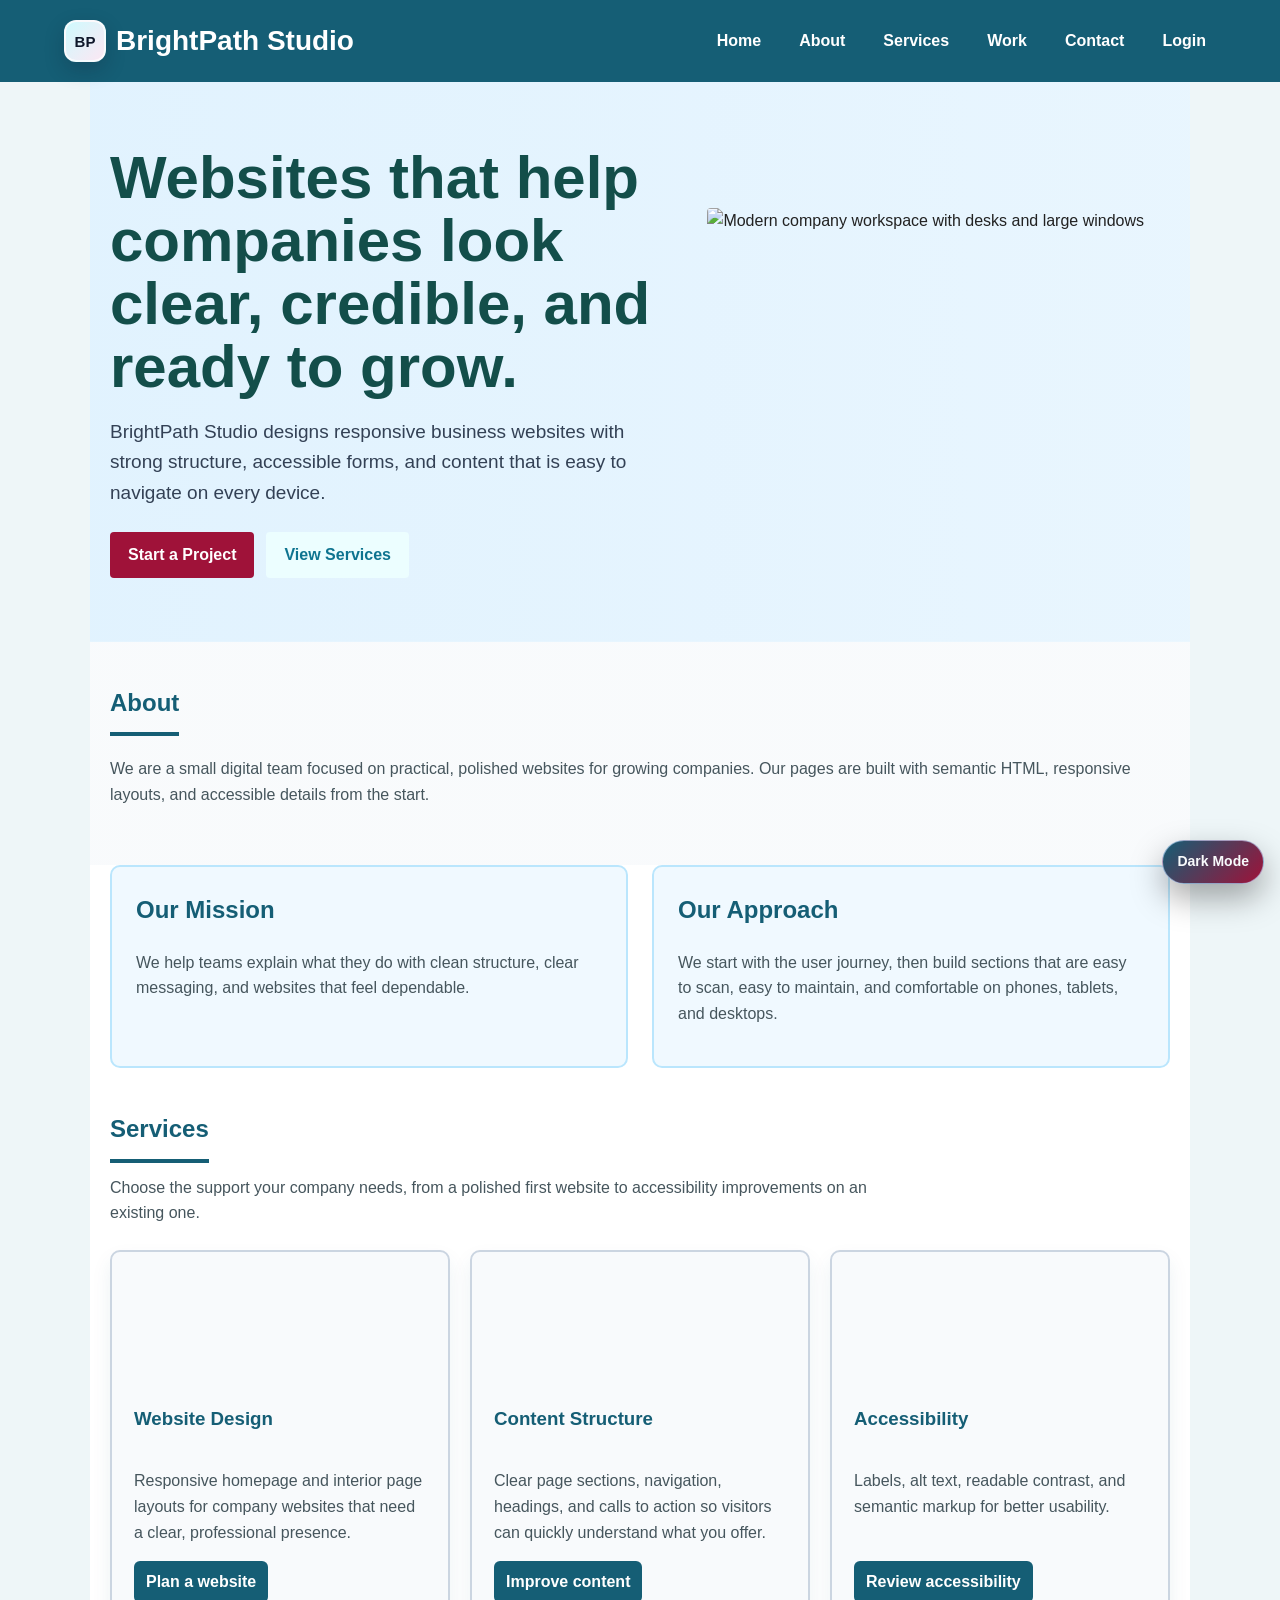
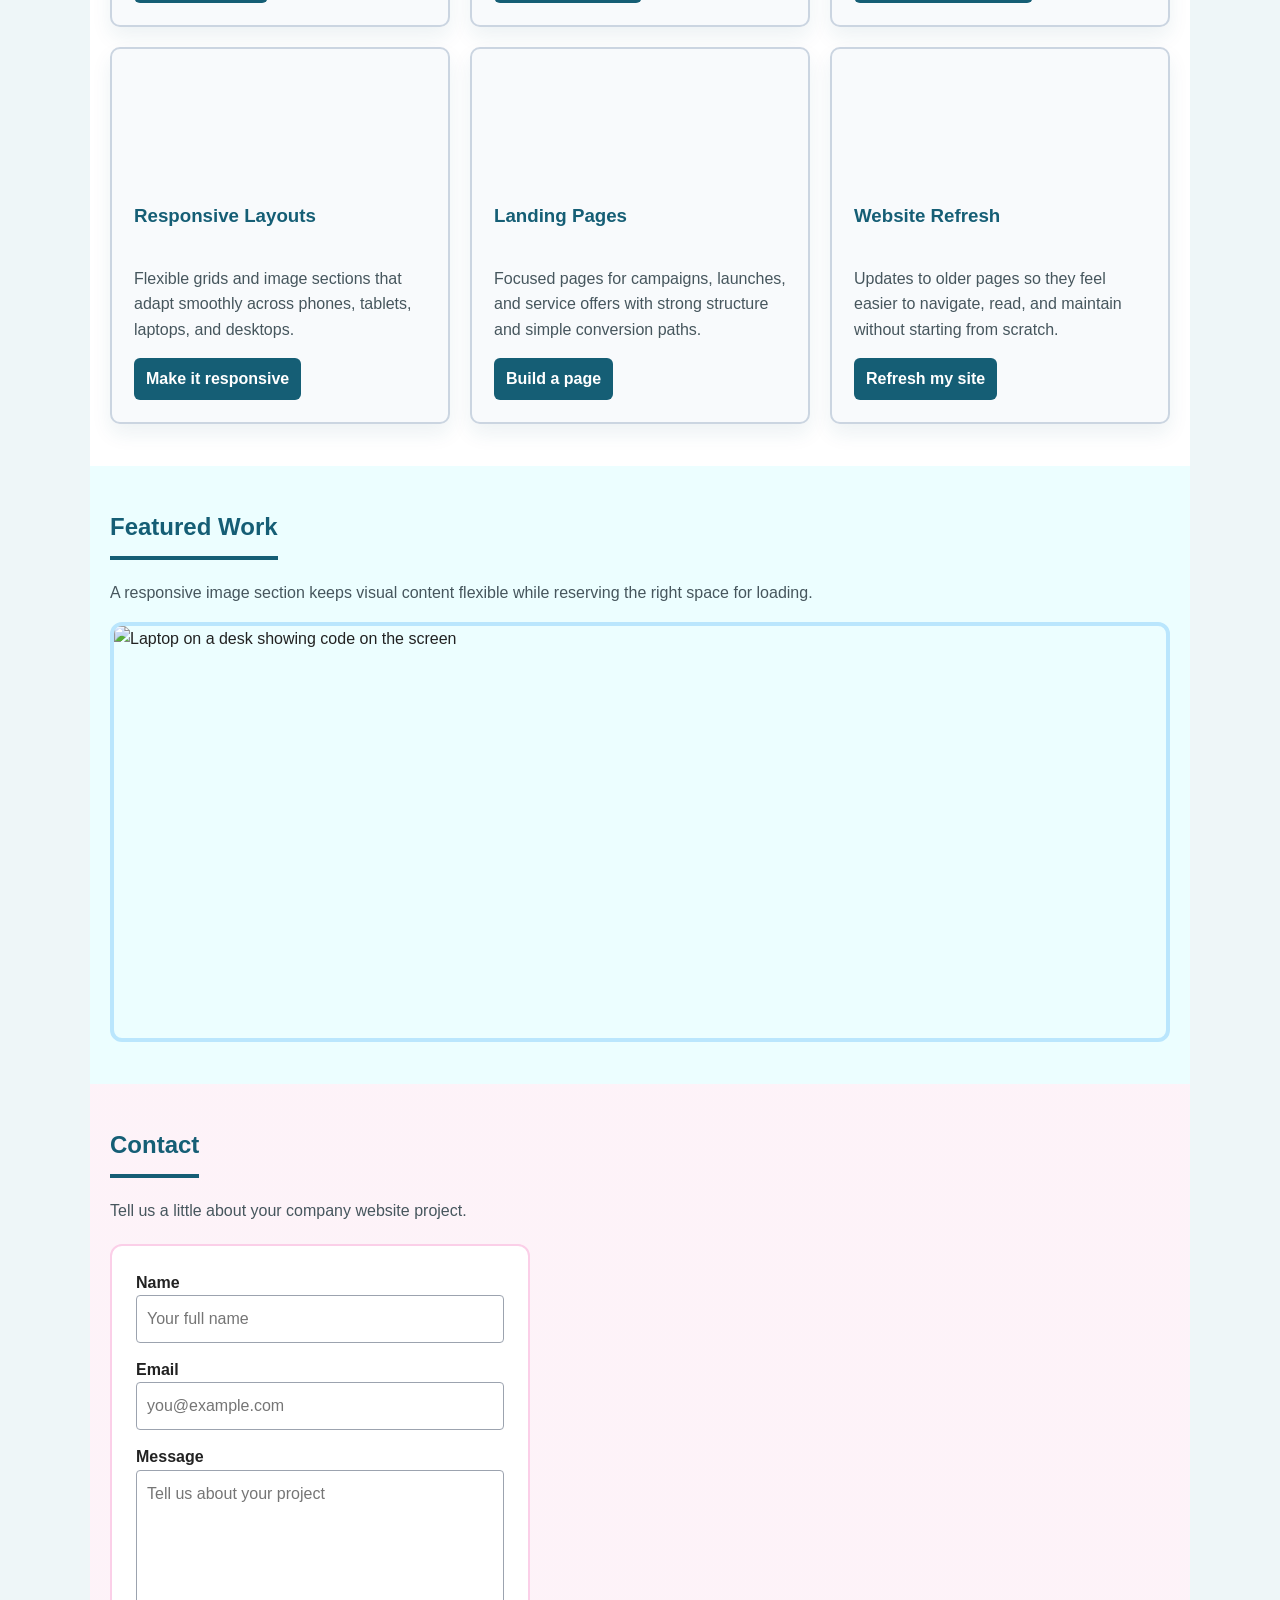
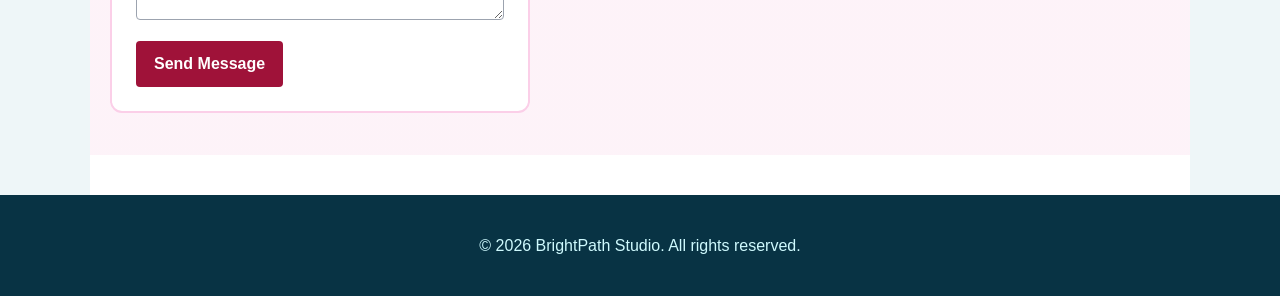
==== commit bbd32659: "Update: modify HTML and CSS files" ====
--- a/index.html
+++ b/index.html
@@ -9,7 +9,10 @@
 <body class="home-page">
   <header>
     <nav aria-label="Main navigation">
-      <h1>BrightPath Studio</h1>
+      <h1>
+        <span class="brand-logo home-logo" aria-hidden="true">BP</span>
+        <span>BrightPath Studio</span>
+      </h1>
       <input type="checkbox" id="menu-toggle" class="menu-toggle" aria-label="Open or close navigation menu">
       <label for="menu-toggle" class="menu-button" aria-label="Toggle navigation menu">
         <span></span>
@@ -26,6 +29,9 @@
       </div>
     </nav>
   </header>
+
+  <input type="checkbox" id="home-theme-toggle" class="theme-toggle home-theme-toggle" aria-label="Switch homepage to dark mode">
+  <label for="home-theme-toggle" class="theme-toggle-button home-theme-button" title="Switch color mode">Dark Mode</label>
 
   <main>
     <section class="hero" id="home">
--- a/styles.css
+++ b/styles.css
@@ -10,6 +10,11 @@
   background-color: #f5f7fb;
 }
 
+img,
+iframe {
+  max-width: 100%;
+}
+
 header {
   background-color: #12343b;
   color: #fff;
@@ -19,6 +24,7 @@
 header h1 {
   margin: 0;
   font-size: 26px;
+  line-height: 1.2;
 }
 
 nav {
@@ -28,6 +34,45 @@
   flex-wrap: wrap;
   gap: 16px;
   position: relative;
+}
+
+nav h1 {
+  display: flex;
+  align-items: center;
+  gap: 10px;
+  min-width: 0;
+}
+
+.brand-logo {
+  display: inline-grid;
+  flex: 0 0 auto;
+  width: 42px;
+  height: 42px;
+  place-items: center;
+  border: 2px solid rgba(255, 255, 255, 0.72);
+  border-radius: 12px;
+  color: #0f172a;
+  background: linear-gradient(135deg, #fef3c7 0%, #93c5fd 100%);
+  box-shadow: 0 8px 20px rgba(15, 23, 42, 0.22);
+  font-size: 15px;
+  font-weight: 800;
+  line-height: 1;
+}
+
+.home-logo {
+  background: linear-gradient(135deg, #cffafe 0%, #fce7f3 100%);
+}
+
+.freelance-logo {
+  background: linear-gradient(135deg, #ddd6fe 0%, #ccfbf1 100%);
+}
+
+.hospital-logo {
+  background: linear-gradient(135deg, #ccfbf1 0%, #fecaca 100%);
+}
+
+.dashboard-logo {
+  background: linear-gradient(135deg, #bbf7d0 0%, #bfdbfe 100%);
 }
 
 .nav-links {
@@ -82,6 +127,7 @@
 }
 
 main {
+  width: min(100%, 1100px);
   max-width: 1100px;
   margin: 0 auto;
   padding: 0 20px 40px;
@@ -102,6 +148,11 @@
   margin-top: -8px;
   margin-bottom: 24px;
   color: #46565d;
+}
+
+section > h2,
+section > .section-intro {
+  max-width: 760px;
 }
 
 .hero {
@@ -160,11 +211,41 @@
 .service-card {
   display: flex;
   flex-direction: column;
+  overflow: hidden;
   min-height: 230px;
-  padding: 22px;
+  padding: 0 22px 22px;
   border: 1px solid #d7dee4;
   border-radius: 8px;
   background-color: #fbfcfd;
+}
+
+.service-card::before {
+  margin-right: -22px;
+  margin-left: -22px;
+}
+
+.service-card:nth-child(1)::before {
+  background-image: url("https://images.unsplash.com/photo-1467232004584-a241de8bcf5d?auto=format&fit=crop&w=700&q=80");
+}
+
+.service-card:nth-child(2)::before {
+  background-image: url("https://images.unsplash.com/photo-1455390582262-044cdead277a?auto=format&fit=crop&w=700&q=80");
+}
+
+.service-card:nth-child(3)::before {
+  background-image: url("https://images.unsplash.com/photo-1516321318423-f06f85e504b3?auto=format&fit=crop&w=700&q=80");
+}
+
+.service-card:nth-child(4)::before {
+  background-image: url("https://images.unsplash.com/photo-1519389950473-47ba0277781c?auto=format&fit=crop&w=700&q=80");
+}
+
+.service-card:nth-child(5)::before {
+  background-image: url("https://images.unsplash.com/photo-1460925895917-afdab827c52f?auto=format&fit=crop&w=700&q=80");
+}
+
+.service-card:nth-child(6)::before {
+  background-image: url("https://images.unsplash.com/photo-1497366811353-6870744d04b2?auto=format&fit=crop&w=700&q=80");
 }
 
 .service-card h3 {
@@ -183,6 +264,7 @@
 }
 
 .image-section img {
+  display: block;
   width: 100%;
   height: auto;
   max-height: 420px;
@@ -193,6 +275,7 @@
 form {
   display: grid;
   gap: 14px;
+  width: 100%;
   max-width: 420px;
 }
 
@@ -248,6 +331,39 @@
   background-color: #eef6f8;
 }
 
+.home-theme-button {
+  display: inline-flex;
+  align-items: center;
+  justify-content: center;
+  position: fixed;
+  right: 18px;
+  bottom: 18px;
+  z-index: 20;
+  min-height: 44px;
+  padding: 10px 14px;
+  border: 1px solid #bae6fd;
+  border-radius: 999px;
+  color: #fff;
+  background: linear-gradient(135deg, #155e75, #9f1239);
+  box-shadow: 0 14px 32px rgba(21, 94, 117, 0.24);
+  font-size: 14px;
+  font-weight: bold;
+  line-height: 1.1;
+  white-space: nowrap;
+}
+
+.home-page .theme-toggle:checked + .home-theme-button {
+  border-color: #93c5fd;
+  color: #fff;
+  background: linear-gradient(135deg, #2563eb, #0e7490);
+  font-size: 0;
+}
+
+.home-page .theme-toggle:checked + .home-theme-button::before {
+  content: "Light Mode";
+  font-size: 14px;
+}
+
 .home-page header {
   background-color: #155e75;
 }
@@ -277,7 +393,11 @@
   margin-right: -20px;
   margin-left: -20px;
   padding: 64px 20px;
-  background-color: #e0f2fe;
+  background:
+    linear-gradient(90deg, rgba(224, 242, 254, 0.96) 0%, rgba(224, 242, 254, 0.86) 48%, rgba(224, 242, 254, 0.72) 100%),
+    url("https://images.unsplash.com/photo-1497366754035-f200968a6e72?auto=format&fit=crop&w=1600&q=80");
+  background-position: center;
+  background-size: cover;
 }
 
 .home-page .hero h2 {
@@ -320,8 +440,27 @@
   padding-left: 20px;
 }
 
+.home-page #about > h2,
+.home-page #services > h2,
+.home-page #work > h2,
+.home-page #contact > h2,
+.freelance-page #services > h2,
+.freelance-page #how-it-works h2,
+.hospital-page #departments > h2,
+.hospital-page #doctors > h2,
+.hospital-page #appointment > h2,
+.hospital-page #contact h2 {
+  width: fit-content;
+  padding-bottom: 10px;
+  border-bottom: 4px solid currentColor;
+}
+
 .home-page #about {
-  background-color: #f8fafc;
+  background:
+    linear-gradient(rgba(248, 250, 252, 0.92), rgba(248, 250, 252, 0.92)),
+    url("https://images.unsplash.com/photo-1557804506-669a67965ba0?auto=format&fit=crop&w=1400&q=80");
+  background-position: center;
+  background-size: cover;
 }
 
 .home-page .two-column-layout section {
@@ -332,7 +471,11 @@
 }
 
 .home-page #services {
-  background-color: #fff;
+  background:
+    linear-gradient(rgba(255, 255, 255, 0.94), rgba(255, 255, 255, 0.94)),
+    url("https://images.unsplash.com/photo-1556761175-b413da4baf72?auto=format&fit=crop&w=1400&q=80");
+  background-position: center;
+  background-size: cover;
 }
 
 .home-page .service-card {
@@ -369,7 +512,11 @@
 }
 
 .home-page #contact {
-  background-color: #fdf2f8;
+  background:
+    linear-gradient(rgba(253, 242, 248, 0.92), rgba(253, 242, 248, 0.92)),
+    url("https://images.unsplash.com/photo-1516321497487-e288fb19713f?auto=format&fit=crop&w=1400&q=80");
+  background-position: center;
+  background-size: cover;
 }
 
 .home-page #contact form {
@@ -383,6 +530,82 @@
 .home-page footer {
   background-color: #083344;
   color: #cffafe;
+}
+
+.home-page:has(#home-theme-toggle:checked) {
+  background:
+    linear-gradient(135deg, #020617 0%, #0f172a 54%, #083344 100%);
+}
+
+.home-page:has(#home-theme-toggle:checked) header,
+.home-page:has(#home-theme-toggle:checked) footer {
+  background-color: #020617;
+}
+
+.home-page:has(#home-theme-toggle:checked) main {
+  background-color: #07111f;
+}
+
+.home-page:has(#home-theme-toggle:checked) .hero {
+  background:
+    linear-gradient(90deg, rgba(2, 6, 23, 0.92), rgba(15, 23, 42, 0.86), rgba(8, 51, 68, 0.78)),
+    url("https://images.unsplash.com/photo-1497366754035-f200968a6e72?auto=format&fit=crop&w=1600&q=80");
+  background-position: center;
+  background-size: cover;
+}
+
+.home-page:has(#home-theme-toggle:checked) #about,
+.home-page:has(#home-theme-toggle:checked) #services,
+.home-page:has(#home-theme-toggle:checked) #work,
+.home-page:has(#home-theme-toggle:checked) #contact {
+  background:
+    linear-gradient(rgba(15, 23, 42, 0.9), rgba(8, 51, 68, 0.9)),
+    url("https://images.unsplash.com/photo-1556761175-b413da4baf72?auto=format&fit=crop&w=1400&q=80");
+  background-position: center;
+  background-size: cover;
+}
+
+.home-page:has(#home-theme-toggle:checked) main h2,
+.home-page:has(#home-theme-toggle:checked) main h3 {
+  color: #bae6fd;
+}
+
+.home-page:has(#home-theme-toggle:checked) main p,
+.home-page:has(#home-theme-toggle:checked) label {
+  color: #dbeafe;
+}
+
+.home-page:has(#home-theme-toggle:checked) .hero h2 {
+  color: #f8fafc;
+  text-shadow: 0 2px 14px rgba(0, 0, 0, 0.36);
+}
+
+.home-page:has(#home-theme-toggle:checked) .hero p {
+  color: #e0f2fe;
+}
+
+.home-page:has(#home-theme-toggle:checked) .service-card,
+.home-page:has(#home-theme-toggle:checked) .two-column-layout section,
+.home-page:has(#home-theme-toggle:checked) #contact form {
+  border-color: rgba(186, 230, 253, 0.34);
+  background-color: rgba(15, 23, 42, 0.92);
+  box-shadow: 0 18px 38px rgba(0, 0, 0, 0.24);
+}
+
+.home-page:has(#home-theme-toggle:checked) .service-card a {
+  background-color: #0e7490;
+}
+
+.home-page:has(#home-theme-toggle:checked) input,
+.home-page:has(#home-theme-toggle:checked) textarea {
+  border-color: rgba(186, 230, 253, 0.42);
+  color: #f8fafc;
+  background-color: rgba(15, 23, 42, 0.86);
+}
+
+.home-page:has(#home-theme-toggle:checked) input::placeholder,
+.home-page:has(#home-theme-toggle:checked) textarea::placeholder {
+  color: #94a3b8;
 }
 
 .login-page {
@@ -665,6 +888,52 @@
   color: #0d4f5c;
   background-color: #fff;
   text-decoration: none;
+}
+
+@media (max-width: 980px) {
+  .hospital-nav {
+    display: grid;
+    grid-template-columns: 1fr auto auto;
+    align-items: center;
+  }
+
+  .hospital-nav .menu-button,
+  .hospital-nav .theme-toggle-button {
+    display: flex;
+  }
+
+  .hospital-nav .theme-toggle-button {
+    position: static;
+    align-items: center;
+    justify-content: center;
+    min-height: 44px;
+    padding: 8px 12px;
+    border-radius: 8px;
+    box-shadow: none;
+    font-size: 14px;
+    line-height: 1.1;
+    white-space: nowrap;
+  }
+
+  .hospital-nav .nav-links {
+    display: none;
+    grid-column: 1 / -1;
+    width: 100%;
+    padding-top: 14px;
+    flex-direction: column;
+    gap: 0;
+  }
+
+  .hospital-nav .nav-links a {
+    display: block;
+    padding: 12px;
+    border-top: 1px solid rgba(255, 255, 255, 0.2);
+    border-radius: 6px;
+  }
+
+  .hospital-nav .menu-toggle:checked ~ .nav-links {
+    display: flex;
+  }
 }
 
 .hospital-hero {
@@ -764,19 +1033,35 @@
 }
 
 .hospital-page #departments {
-  background-color: #f0fdfa;
+  background:
+    linear-gradient(rgba(240, 253, 250, 0.94), rgba(240, 253, 250, 0.94)),
+    url("https://images.unsplash.com/photo-1538108149393-fbbd81895907?auto=format&fit=crop&w=1400&q=80");
+  background-position: center;
+  background-size: cover;
 }
 
 .hospital-page #doctors {
-  background-color: #f8fafc;
+  background:
+    linear-gradient(rgba(248, 250, 252, 0.94), rgba(248, 250, 252, 0.94)),
+    url("https://images.unsplash.com/photo-1581056771107-24ca5f033842?auto=format&fit=crop&w=1400&q=80");
+  background-position: center;
+  background-size: cover;
 }
 
 .hospital-page #appointment {
-  background-color: #eff6ff;
+  background:
+    linear-gradient(rgba(239, 246, 255, 0.94), rgba(239, 246, 255, 0.94)),
+    url("https://images.unsplash.com/photo-1576091160399-112ba8d25d1d?auto=format&fit=crop&w=1400&q=80");
+  background-position: center;
+  background-size: cover;
 }
 
 .hospital-page #contact {
-  background-color: #f0fdf4;
+  background:
+    linear-gradient(rgba(240, 253, 244, 0.94), rgba(240, 253, 244, 0.94)),
+    url("https://images.unsplash.com/photo-1519494026892-80bbd2d6fd0d?auto=format&fit=crop&w=1400&q=80");
+  background-position: center;
+  background-size: cover;
 }
 
 .doctor-list {
@@ -785,6 +1070,7 @@
 
 .hospital-card,
 .doctor-card {
+  overflow: hidden;
   padding: 22px;
   border: 2px solid #99f6e4;
   border-radius: 14px;
@@ -792,6 +1078,53 @@
   box-shadow: 0 12px 26px rgba(13, 79, 92, 0.1);
 }
 
+.hospital-card {
+  display: flex;
+  flex-direction: column;
+  padding: 0 22px 22px;
+}
+
+.hospital-card::before {
+  content: "";
+  display: block;
+  height: 128px;
+  margin: 0 -22px 18px;
+  background-position: center;
+  background-size: cover;
+}
+
+.hospital-card:nth-child(1)::before {
+  background-image: url("https://images.unsplash.com/photo-1628348068343-c6a848d2b6dd?auto=format&fit=crop&w=700&q=80");
+}
+
+.hospital-card:nth-child(2)::before {
+  background-image: url("https://images.unsplash.com/photo-1559757148-5c350d0d3c56?auto=format&fit=crop&w=700&q=80");
+}
+
+.hospital-card:nth-child(3)::before {
+  background-image: url("https://images.unsplash.com/photo-1579684385127-1ef15d508118?auto=format&fit=crop&w=700&q=80");
+}
+
+.hospital-card:nth-child(4)::before {
+  background-image: url("https://images.unsplash.com/photo-1584515933487-779824d29309?auto=format&fit=crop&w=700&q=80");
+}
+
+.doctor-card {
+  text-align: center;
+}
+
+.doctor-card img {
+  display: block;
+  width: 112px;
+  height: 112px;
+  margin: 0 auto 16px;
+  padding: 4px;
+  border: 3px solid #99f6e4;
+  border-radius: 50%;
+  background-color: #ecfeff;
+  object-fit: cover;
+}
+
 .hospital-card h3,
 .doctor-card h3 {
   margin-top: 0;
@@ -803,6 +1136,64 @@
   border: 2px solid #bae6fd;
   border-radius: 14px;
   background-color: #fff;
+}
+
+.hospital-page .two-column-layout {
+  background:
+    linear-gradient(rgba(13, 79, 92, 0.88), rgba(15, 118, 110, 0.84)),
+    url("https://images.unsplash.com/photo-1519494026892-80bbd2d6fd0d?auto=format&fit=crop&w=1400&q=80");
+  background-position: center;
+  background-size: cover;
+}
+
+.hospital-page .two-column-layout .check-list {
+  display: grid;
+  gap: 14px;
+  padding-left: 0;
+  list-style: none;
+}
+
+.hospital-page .two-column-layout .check-list li {
+  display: grid;
+  grid-template-columns: 78px minmax(0, 1fr);
+  align-items: center;
+  gap: 14px;
+  overflow: hidden;
+  min-height: 78px;
+  border: 1px solid #bae6fd;
+  border-radius: 12px;
+  color: #0d4f5c;
+  background-color: #f8fafc;
+  font-weight: bold;
+}
+
+.hospital-page .two-column-layout .check-list li::before {
+  content: "";
+  display: block;
+  width: 78px;
+  height: 78px;
+  background-position: center;
+  background-size: cover;
+}
+
+.hospital-page .two-column-layout .check-list li span {
+  padding-right: 14px;
+}
+
+.hospital-page .two-column-layout .check-list li:nth-child(1)::before {
+  background-image: url("https://images.unsplash.com/photo-1584515933487-779824d29309?auto=format&fit=crop&w=300&q=80");
+}
+
+.hospital-page .two-column-layout .check-list li:nth-child(2)::before {
+  background-image: url("https://images.unsplash.com/photo-1579154204601-01588f351e67?auto=format&fit=crop&w=300&q=80");
+}
+
+.hospital-page .two-column-layout .check-list li:nth-child(3)::before {
+  background-image: url("https://images.unsplash.com/photo-1587854692152-cbe660dbde88?auto=format&fit=crop&w=300&q=80");
+}
+
+.hospital-page .two-column-layout .check-list li:nth-child(4)::before {
+  background-image: url("https://images.unsplash.com/photo-1576091160550-2173dba999ef?auto=format&fit=crop&w=300&q=80");
 }
 
 .check-list {
@@ -842,6 +1233,134 @@
   align-items: start;
 }
 
+.hospital-page .theme-toggle:checked + .theme-toggle-button {
+  font-size: 0;
+}
+
+.hospital-page .theme-toggle:checked + .theme-toggle-button::before {
+  content: "Light Mode";
+  font-size: 14px;
+}
+
+.hospital-page:has(.theme-toggle:checked) {
+  background:
+    linear-gradient(135deg, #041f24 0%, #0f172a 52%, #082f49 100%);
+}
+
+.hospital-page:has(.theme-toggle:checked) main {
+  background-color: #07111f;
+}
+
+.hospital-page:has(.theme-toggle:checked) .hospital-header,
+.hospital-page:has(.theme-toggle:checked) footer {
+  background-color: #041f24;
+}
+
+.hospital-page:has(.theme-toggle:checked) main h2,
+.hospital-page:has(.theme-toggle:checked) main h3 {
+  color: #99f6e4;
+}
+
+.hospital-page:has(.theme-toggle:checked) main p,
+.hospital-page:has(.theme-toggle:checked) main li,
+.hospital-page:has(.theme-toggle:checked) address {
+  color: #dbeafe;
+}
+
+.hospital-page:has(.theme-toggle:checked) .hospital-hero {
+  background:
+    linear-gradient(135deg, rgba(4, 31, 36, 0.92), rgba(15, 23, 42, 0.86)),
+    url("https://images.unsplash.com/photo-1586773860418-d37222d8fce3?auto=format&fit=crop&w=1400&q=80");
+  background-position: center;
+  background-size: cover;
+}
+
+.hospital-page:has(.theme-toggle:checked) .hospital-hero .eyebrow {
+  color: #fde68a;
+}
+
+.hospital-page:has(.theme-toggle:checked) .hospital-hero h2 {
+  color: #f8fafc;
+  text-shadow: 0 2px 14px rgba(0, 0, 0, 0.36);
+}
+
+.hospital-page:has(.theme-toggle:checked) .hospital-hero p {
+  color: #e0f2fe;
+}
+
+.hospital-page:has(.theme-toggle:checked) #departments {
+  background:
+    linear-gradient(rgba(4, 47, 46, 0.92), rgba(15, 23, 42, 0.94)),
+    url("https://images.unsplash.com/photo-1538108149393-fbbd81895907?auto=format&fit=crop&w=1400&q=80");
+  background-position: center;
+  background-size: cover;
+}
+
+.hospital-page:has(.theme-toggle:checked) #doctors {
+  background:
+    linear-gradient(rgba(15, 23, 42, 0.92), rgba(8, 47, 73, 0.94)),
+    url("https://images.unsplash.com/photo-1581056771107-24ca5f033842?auto=format&fit=crop&w=1400&q=80");
+  background-position: center;
+  background-size: cover;
+}
+
+.hospital-page:has(.theme-toggle:checked) #appointment,
+.hospital-page:has(.theme-toggle:checked) #contact {
+  background:
+    linear-gradient(rgba(15, 23, 42, 0.94), rgba(4, 31, 36, 0.94)),
+    url("https://images.unsplash.com/photo-1576091160399-112ba8d25d1d?auto=format&fit=crop&w=1400&q=80");
+  background-position: center;
+  background-size: cover;
+}
+
+.hospital-page:has(.theme-toggle:checked) .hospital-card,
+.hospital-page:has(.theme-toggle:checked) .doctor-card,
+.hospital-page:has(.theme-toggle:checked) .two-column-layout section,
+.hospital-page:has(.theme-toggle:checked) .appointment-section form {
+  border-color: rgba(153, 246, 228, 0.38);
+  background-color: rgba(15, 23, 42, 0.92);
+  box-shadow: 0 18px 38px rgba(0, 0, 0, 0.26);
+}
+
+.hospital-page:has(.theme-toggle:checked) .two-column-layout section {
+  background-color: rgba(15, 23, 42, 0.92);
+}
+
+.hospital-page:has(.theme-toggle:checked) .two-column-layout {
+  background:
+    linear-gradient(rgba(4, 31, 36, 0.9), rgba(15, 23, 42, 0.88)),
+    url("https://images.unsplash.com/photo-1519494026892-80bbd2d6fd0d?auto=format&fit=crop&w=1400&q=80");
+  background-position: center;
+  background-size: cover;
+}
+
+.hospital-page:has(.theme-toggle:checked) .two-column-layout .check-list li {
+  border-color: rgba(153, 246, 228, 0.36);
+  color: #dbeafe;
+  background-color: rgba(15, 23, 42, 0.88);
+}
+
+.hospital-page:has(.theme-toggle:checked) .appointment-section label {
+  color: #99f6e4;
+}
+
+.hospital-page:has(.theme-toggle:checked) .appointment-section input,
+.hospital-page:has(.theme-toggle:checked) .appointment-section select,
+.hospital-page:has(.theme-toggle:checked) .appointment-section textarea {
+  border-color: rgba(153, 246, 228, 0.44);
+  color: #f8fafc;
+  background-color: rgba(15, 23, 42, 0.86);
+}
+
+.hospital-page:has(.theme-toggle:checked) .appointment-section input::placeholder,
+.hospital-page:has(.theme-toggle:checked) .appointment-section textarea::placeholder {
+  color: #94a3b8;
+}
+
+.hospital-page:has(.theme-toggle:checked) .map-wrapper {
+  border-color: rgba(153, 246, 228, 0.54);
+}
+
 .education-header {
   background-color: #1f4f7a;
 }
@@ -851,7 +1370,27 @@
 }
 
 .education-nav h1 {
+  display: flex;
+  align-items: center;
+  gap: 10px;
   letter-spacing: 0;
+}
+
+.education-logo {
+  display: inline-grid;
+  flex: 0 0 auto;
+  width: 42px;
+  height: 42px;
+  place-items: center;
+  border: 2px solid rgba(255, 255, 255, 0.72);
+  border-radius: 12px;
+  color: #172554;
+  background:
+    linear-gradient(135deg, #fef3c7 0%, #93c5fd 100%);
+  box-shadow: 0 8px 20px rgba(15, 23, 42, 0.22);
+  font-size: 15px;
+  font-weight: 800;
+  line-height: 1;
 }
 
 .education-nav .nav-links {
@@ -884,12 +1423,70 @@
 }
 
 .education-page {
-  background-color: #f8fafc;
+  background:
+    linear-gradient(135deg, #07111f 0%, #0f172a 42%, #172554 100%);
   font-family: Inter, "Segoe UI", Roboto, Arial, sans-serif;
 }
 
+.theme-toggle {
+  position: absolute;
+  width: 1px;
+  height: 1px;
+  overflow: hidden;
+  clip: rect(0 0 0 0);
+  clip-path: inset(50%);
+  white-space: nowrap;
+}
+
+.theme-toggle-button {
+  display: none;
+  position: fixed;
+  right: 16px;
+  bottom: 16px;
+  z-index: 20;
+  padding: 10px 14px;
+  border: 1px solid rgba(191, 219, 254, 0.64);
+  border-radius: 999px;
+  color: #f8fafc;
+  background-color: rgba(15, 23, 42, 0.94);
+  box-shadow: 0 14px 32px rgba(0, 0, 0, 0.34);
+  font-weight: bold;
+  cursor: pointer;
+}
+
+.theme-toggle:focus + .theme-toggle-button {
+  outline: 3px solid #f4b942;
+  outline-offset: 3px;
+}
+
+.theme-toggle:checked + .theme-toggle-button {
+  color: #0f172a;
+  background-color: #fff;
+}
+
+.theme-toggle:checked + .theme-toggle-button::before {
+  content: "Dark Mode";
+}
+
+.theme-toggle:checked + .theme-toggle-button {
+  font-size: 0;
+}
+
+.theme-toggle:checked + .theme-toggle-button::before {
+  font-size: 16px;
+}
+
+.home-page .home-theme-button {
+  display: inline-flex;
+}
+
+.home-page .theme-toggle:checked + .home-theme-button::before {
+  content: "Light Mode";
+  font-size: 14px;
+}
+
 .education-page main {
-  background-color: #fff;
+  background-color: #0b1220;
   text-align: left;
 }
 
@@ -910,10 +1507,25 @@
   line-height: 1.7;
 }
 
+.education-page main h2,
+.education-page main h3 {
+  color: #bfdbfe;
+}
+
+.education-page main p,
+.education-page main li {
+  color: #dbeafe;
+}
+
 .education-page .section-intro,
 .education-page .education-hero p {
   max-width: 720px;
   text-align: center;
+}
+
+.education-page .section-intro {
+  margin-right: auto;
+  margin-left: auto;
 }
 
 .education-page .education-hero p {
@@ -966,32 +1578,49 @@
   padding-left: 20px;
 }
 
+.education-page #courses > h2,
+.education-page #services > h2,
+.education-page #gallery > h2 {
+  width: fit-content;
+  padding-bottom: 10px;
+  border-bottom: 4px solid #fde68a;
+}
+
 .education-page #courses {
   background:
-    linear-gradient(180deg, rgba(239, 246, 255, 0.95), rgba(255, 255, 255, 0.95)),
-    radial-gradient(circle at top left, #bfdbfe, transparent 32%);
+    linear-gradient(180deg, rgba(15, 23, 42, 0.9), rgba(30, 41, 59, 0.94)),
+    url("https://images.unsplash.com/photo-1516321318423-f06f85e504b3?auto=format&fit=crop&w=1400&q=80");
+  background-position: center;
+  background-size: cover;
 }
 
 .education-page #services {
   background:
-    linear-gradient(135deg, #f8fafc 0%, #ecfeff 100%);
+    linear-gradient(135deg, rgba(8, 47, 73, 0.94) 0%, rgba(15, 23, 42, 0.96) 100%),
+    url("https://images.unsplash.com/photo-1551836022-d5d88e9218df?auto=format&fit=crop&w=1400&q=80");
+  background-position: center;
+  background-size: cover;
 }
 
 .education-page #features {
   background-image:
-    linear-gradient(rgba(255, 255, 255, 0.9), rgba(255, 255, 255, 0.9)),
+    linear-gradient(rgba(15, 23, 42, 0.88), rgba(15, 23, 42, 0.9)),
     url("https://images.unsplash.com/photo-1497633762265-9d179a990aa6?auto=format&fit=crop&w=1200&q=80");
   background-position: center;
   background-size: cover;
 }
 
 .education-page #instructors {
-  background-color: #fef3c7;
+  background:
+    linear-gradient(135deg, rgba(30, 41, 59, 0.96), rgba(76, 29, 149, 0.9)),
+    url("https://images.unsplash.com/photo-1523580846011-d3a5bc25702b?auto=format&fit=crop&w=1400&q=80");
+  background-position: center;
+  background-size: cover;
 }
 
 .education-page #gallery {
   background:
-    linear-gradient(135deg, #fdf2f8 0%, #eef2ff 100%);
+    linear-gradient(135deg, #111827 0%, #312e81 100%);
 }
 
 .education-page .two-column-layout {
@@ -1010,17 +1639,17 @@
 
 .education-page #enroll {
   background:
-    linear-gradient(135deg, #f0fdf4 0%, #eff6ff 100%);
+    linear-gradient(135deg, #052e2b 0%, #0f172a 100%);
 }
 
 .education-page #pricing {
   background:
-    linear-gradient(135deg, #fff7ed 0%, #fffbeb 100%);
+    linear-gradient(135deg, #1e1b4b 0%, #431407 100%);
 }
 
 .education-page #schedule {
   background:
-    linear-gradient(135deg, #eef2ff 0%, #f5f3ff 100%);
+    linear-gradient(135deg, #111827 0%, #312e81 100%);
 }
 
 .education-hero {
@@ -1033,7 +1662,7 @@
   margin-left: -20px;
   padding: 72px 20px;
   background:
-    linear-gradient(135deg, rgba(239, 246, 255, 0.96), rgba(240, 253, 250, 0.92)),
+    linear-gradient(135deg, rgba(7, 17, 31, 0.92), rgba(15, 23, 42, 0.82)),
     url("https://images.unsplash.com/photo-1523240795612-9a054b0db644?auto=format&fit=crop&w=1400&q=80");
   background-position: center;
   background-size: cover;
@@ -1060,10 +1689,12 @@
 .stats-strip article {
   margin: 4px;
   padding: 22px;
-  border: 3px solid #93c5fd;
+  border: 2px solid rgba(147, 197, 253, 0.5);
   border-radius: 8px;
   color: #fff;
-  background-color: #1f4f7a;
+  background:
+    linear-gradient(135deg, rgba(29, 78, 216, 0.92), rgba(15, 23, 42, 0.94));
+  box-shadow: 0 16px 34px rgba(0, 0, 0, 0.26);
 }
 
 .stats-strip h2,
@@ -1090,13 +1721,27 @@
 }
 
 .education-service-card {
-  display: block;
+  display: flex;
+  flex-direction: column;
+  overflow: hidden;
   margin: 8px 0;
-  padding: 24px;
-  border: 2px solid #cbd5e1;
+  padding: 0 24px 24px;
+  border: 1px solid rgba(147, 197, 253, 0.32);
   border-radius: 14px;
-  background-color: #fff;
-  box-shadow: 0 12px 28px rgba(30, 64, 175, 0.08);
+  background-color: rgba(15, 23, 42, 0.92);
+  box-shadow: 0 18px 38px rgba(0, 0, 0, 0.26);
+}
+
+.education-service-card:nth-child(1)::before {
+  background-image: url("https://images.unsplash.com/photo-1434030216411-0b793f4b4173?auto=format&fit=crop&w=700&q=80");
+}
+
+.education-service-card:nth-child(2)::before {
+  background-image: url("https://images.unsplash.com/photo-1454165804606-c3d57bc86b40?auto=format&fit=crop&w=700&q=80");
+}
+
+.education-service-card:nth-child(3)::before {
+  background-image: url("https://images.unsplash.com/photo-1521737604893-d14cc237f11d?auto=format&fit=crop&w=700&q=80");
 }
 
 .education-service-card h3 {
@@ -1104,6 +1749,7 @@
 }
 
 .education-service-card p {
+  flex: 1;
   margin-bottom: 18px;
 }
 
@@ -1131,10 +1777,10 @@
   width: min(100%, 300px);
   margin: 10px;
   padding: 12px;
-  border: 2px solid #fbcfe8;
+  border: 1px solid rgba(251, 207, 232, 0.38);
   border-radius: 14px;
-  background-color: #fff;
-  box-shadow: 0 12px 26px rgba(157, 23, 77, 0.08);
+  background-color: rgba(15, 23, 42, 0.9);
+  box-shadow: 0 18px 38px rgba(0, 0, 0, 0.24);
   vertical-align: top;
 }
 
@@ -1148,7 +1794,7 @@
 
 .gallery-item figcaption {
   padding-top: 10px;
-  color: #9d174d;
+  color: #fbcfe8;
   font-weight: bold;
   text-align: center;
 }
@@ -1170,20 +1816,20 @@
 .education-price-card {
   margin: 8px 0;
   padding: 26px;
-  border: 2px solid #fed7aa;
+  border: 1px solid rgba(253, 186, 116, 0.42);
   border-radius: 16px;
-  background-color: #fff;
-  box-shadow: 0 12px 28px rgba(154, 52, 18, 0.1);
+  background-color: rgba(15, 23, 42, 0.9);
+  box-shadow: 0 18px 38px rgba(0, 0, 0, 0.26);
 }
 
 .education-price-card h3 {
   margin-top: 0;
-  color: #9a3412;
+  color: #fed7aa;
 }
 
 .education-price {
   margin: 8px 0 12px;
-  color: #c2410c;
+  color: #fdba74;
   font-size: 36px;
   font-weight: bold;
 }
@@ -1206,30 +1852,32 @@
 }
 
 .highlighted-price-card {
-  border-color: #c2410c;
-  background-color: #ffedd5;
+  border-color: #fb923c;
+  background:
+    linear-gradient(135deg, rgba(67, 20, 7, 0.94), rgba(30, 41, 59, 0.94));
 }
 
 .education-table-wrapper {
   overflow-x: auto;
   margin-top: 24px;
-  border: 2px solid #c7d2fe;
+  border: 1px solid rgba(199, 210, 254, 0.36);
   border-radius: 14px;
-  background-color: #fff;
+  background-color: rgba(15, 23, 42, 0.9);
+  box-shadow: 0 18px 38px rgba(0, 0, 0, 0.24);
 }
 
 .education-table {
   width: 100%;
   border-collapse: collapse;
-  color: #312e81;
+  color: #dbeafe;
   font-family: "Trebuchet MS", Arial, sans-serif;
   font-size: 16px;
 }
 
 .education-table caption {
   padding: 16px;
-  color: #3730a3;
-  background-color: #e0e7ff;
+  color: #dbeafe;
+  background-color: #1e3a8a;
   font-size: 20px;
   text-align: left;
 }
@@ -1237,21 +1885,21 @@
 .education-table th {
   padding: 14px;
   color: #fff;
-  background-color: #4338ca;
+  background-color: #312e81;
   font-weight: bold;
 }
 
 .education-table td {
   padding: 14px;
-  border-bottom: 1px solid #c7d2fe;
+  border-bottom: 1px solid rgba(199, 210, 254, 0.2);
 }
 
 .education-table tbody tr:nth-child(even) {
-  background-color: #f5f3ff;
+  background-color: rgba(49, 46, 129, 0.34);
 }
 
 .education-table tbody tr:hover {
-  background-color: #ddd6fe;
+  background-color: rgba(37, 99, 235, 0.24);
 }
 
 .education-page footer {
@@ -1295,6 +1943,52 @@
   color: #bfdbfe;
   font-size: 14px;
   text-align: center;
+}
+
+@media (max-width: 980px) {
+  .education-nav {
+    display: grid;
+    grid-template-columns: 1fr auto auto;
+    align-items: center;
+  }
+
+  .education-nav .menu-button {
+    display: flex;
+  }
+
+  .education-nav .theme-toggle-button {
+    display: inline-flex;
+    position: static;
+    align-items: center;
+    justify-content: center;
+    min-height: 44px;
+    padding: 8px 12px;
+    border-radius: 8px;
+    box-shadow: none;
+    font-size: 14px;
+    line-height: 1.1;
+    white-space: nowrap;
+  }
+
+  .education-nav .nav-links {
+    display: none;
+    grid-column: 1 / -1;
+    width: 100%;
+    padding-top: 14px;
+    flex-direction: column;
+    gap: 0;
+  }
+
+  .education-nav .nav-links a {
+    display: block;
+    padding: 12px;
+    border-top: 1px solid rgba(255, 255, 255, 0.2);
+    border-radius: 6px;
+  }
+
+  .education-nav .menu-toggle:checked ~ .nav-links {
+    display: flex;
+  }
 }
 
 .profile-card {
@@ -1304,10 +1998,11 @@
   width: min(100%, 760px);
   margin: 24px auto 30px;
   padding: 24px;
-  border: 3px solid #f59e0b;
+  border: 1px solid rgba(251, 191, 36, 0.5);
   border-radius: 18px;
-  background-color: #fff;
-  box-shadow: 0 16px 32px rgba(133, 77, 14, 0.16);
+  background:
+    linear-gradient(135deg, rgba(15, 23, 42, 0.94), rgba(67, 56, 202, 0.84));
+  box-shadow: 0 20px 44px rgba(0, 0, 0, 0.28);
 }
 
 .profile-card img {
@@ -1318,12 +2013,12 @@
   border: 3px solid #fde68a;
   border-radius: 50%;
   object-fit: cover;
-  background-color: #fffbeb;
+  background-color: #1e293b;
 }
 
 .profile-card h3 {
   margin: 0 0 8px;
-  color: #92400e;
+  color: #fde68a;
 }
 
 .profile-card p {
@@ -1335,8 +2030,8 @@
   margin-bottom: 8px;
   padding: 4px 10px;
   border-radius: 999px;
-  color: #92400e;
-  background-color: #fef3c7;
+  color: #fef3c7;
+  background-color: rgba(146, 64, 14, 0.74);
   font-size: 14px;
   font-weight: bold;
 }
@@ -1344,36 +2039,104 @@
 .course-card,
 .feature-card,
 .instructor-card {
-  border: 2px solid #bfdbfe;
+  border: 1px solid rgba(191, 219, 254, 0.32);
   border-radius: 14px;
-  background-color: #fbfcfd;
-  box-shadow: 0 12px 26px rgba(29, 78, 216, 0.08);
+  background-color: rgba(15, 23, 42, 0.92);
+  box-shadow: 0 18px 38px rgba(0, 0, 0, 0.24);
 }
 
 .course-card {
+  display: flex;
+  flex-direction: column;
+  overflow: hidden;
   margin: 6px 0;
-  padding: 24px;
+  padding: 0 24px 24px;
 }
 
 .feature-card {
+  overflow: hidden;
   margin: 12px 0;
-  padding: 18px;
+  padding: 0 18px 18px;
 }
 
 .instructor-card {
   margin: 0 6px 12px;
   padding: 28px 20px;
+  text-align: center;
 }
 
 .course-card h3,
 .feature-card h3,
 .instructor-card h3 {
   margin-top: 0;
-  color: #1f4f7a;
+  color: #bfdbfe;
+}
+
+.instructor-card img {
+  display: block;
+  width: 112px;
+  height: 112px;
+  margin: 0 auto 16px;
+  padding: 4px;
+  border: 3px solid #93c5fd;
+  border-radius: 50%;
+  background-color: #1e293b;
+  object-fit: cover;
+}
+
+.course-card p {
+  flex: 1;
+}
+
+.course-card::before,
+.education-service-card::before,
+.freelance-card::before,
+.service-card::before,
+.feature-card::before {
+  content: "";
+  display: block;
+  height: 132px;
+  margin: 0 -24px 20px;
+  background-position: center;
+  background-size: cover;
+}
+
+.feature-card::before {
+  margin-right: -18px;
+  margin-left: -18px;
+}
+
+.course-card:nth-child(1)::before {
+  background-image: url("https://images.unsplash.com/photo-1498050108023-c5249f4df085?auto=format&fit=crop&w=700&q=80");
+}
+
+.course-card:nth-child(2)::before {
+  background-image: url("https://images.unsplash.com/photo-1551288049-bebda4e38f71?auto=format&fit=crop&w=700&q=80");
+}
+
+.course-card:nth-child(3)::before {
+  background-image: url("https://images.unsplash.com/photo-1581291518857-4e27b48ff24e?auto=format&fit=crop&w=700&q=80");
+}
+
+.feature-card:nth-child(1)::before {
+  background-image: url("https://images.unsplash.com/photo-1503676260728-1c00da094a0b?auto=format&fit=crop&w=700&q=80");
+}
+
+.feature-card:nth-child(2)::before {
+  background-image: url("https://images.unsplash.com/photo-1551288049-bebda4e38f71?auto=format&fit=crop&w=700&q=80");
+}
+
+.feature-card:nth-child(3)::before {
+  background-image: url("https://images.unsplash.com/photo-1516321318423-f06f85e504b3?auto=format&fit=crop&w=700&q=80");
+}
+
+.feature-card:nth-child(4)::before {
+  background-image: url("https://images.unsplash.com/photo-1523240795612-9a054b0db644?auto=format&fit=crop&w=700&q=80");
 }
 
 .course-card a {
-  color: #1f4f7a;
+  width: fit-content;
+  color: #93c5fd;
   font-weight: bold;
 }
 
@@ -1381,9 +2144,187 @@
   margin: 18px auto 0;
   max-width: 620px;
   padding: 24px;
-  border: 2px dashed #93c5fd;
+  border: 1px solid rgba(147, 197, 253, 0.44);
   border-radius: 14px;
-  background-color: #f8fbff;
+  background-color: rgba(15, 23, 42, 0.9);
+  box-shadow: 0 18px 38px rgba(0, 0, 0, 0.24);
+}
+
+.education-page label {
+  color: #bfdbfe;
+}
+
+.education-page input,
+.education-page select,
+.education-page textarea {
+  border-color: rgba(147, 197, 253, 0.45);
+  color: #f8fafc;
+  background-color: rgba(15, 23, 42, 0.86);
+}
+
+.education-page input::placeholder,
+.education-page textarea::placeholder {
+  color: #94a3b8;
+}
+
+.education-page:has(.theme-toggle:checked) main {
+  background-color: #fff;
+}
+
+.education-page:has(.theme-toggle:checked) main h2,
+.education-page:has(.theme-toggle:checked) main h3 {
+  color: #1d4ed8;
+}
+
+.education-page:has(.theme-toggle:checked) main p,
+.education-page:has(.theme-toggle:checked) main li {
+  color: #475569;
+}
+
+.education-page:has(.theme-toggle:checked) main .education-hero {
+  background:
+    linear-gradient(135deg, rgba(239, 246, 255, 0.96), rgba(240, 253, 250, 0.92)),
+    url("https://images.unsplash.com/photo-1523240795612-9a054b0db644?auto=format&fit=crop&w=1400&q=80");
+  background-position: center;
+  background-size: cover;
+}
+
+.education-page:has(.theme-toggle:checked) main #courses {
+  background:
+    linear-gradient(180deg, rgba(239, 246, 255, 0.92), rgba(255, 255, 255, 0.96)),
+    url("https://images.unsplash.com/photo-1516321318423-f06f85e504b3?auto=format&fit=crop&w=1400&q=80");
+  background-position: center;
+  background-size: cover;
+}
+
+.education-page:has(.theme-toggle:checked) main #services {
+  background:
+    linear-gradient(135deg, rgba(248, 250, 252, 0.94) 0%, rgba(236, 254, 255, 0.96) 100%),
+    url("https://images.unsplash.com/photo-1551836022-d5d88e9218df?auto=format&fit=crop&w=1400&q=80");
+  background-position: center;
+  background-size: cover;
+}
+
+.education-page:has(.theme-toggle:checked) main #courses > h2,
+.education-page:has(.theme-toggle:checked) main #services > h2,
+.education-page:has(.theme-toggle:checked) main #gallery > h2 {
+  border-bottom-color: #1d4ed8;
+}
+
+.education-page:has(.theme-toggle:checked) main #features {
+  background-image:
+    linear-gradient(rgba(255, 255, 255, 0.9), rgba(255, 255, 255, 0.9)),
+    url("https://images.unsplash.com/photo-1497633762265-9d179a990aa6?auto=format&fit=crop&w=1200&q=80");
+}
+
+.education-page:has(.theme-toggle:checked) main #gallery {
+  background: linear-gradient(135deg, #fdf2f8 0%, #eef2ff 100%);
+}
+
+.education-page:has(.theme-toggle:checked) main #instructors {
+  background:
+    linear-gradient(135deg, rgba(254, 243, 199, 0.94), rgba(239, 246, 255, 0.9)),
+    url("https://images.unsplash.com/photo-1523580846011-d3a5bc25702b?auto=format&fit=crop&w=1400&q=80");
+  background-position: center;
+  background-size: cover;
+}
+
+.education-page:has(.theme-toggle:checked) main #schedule {
+  background: linear-gradient(135deg, #eef2ff 0%, #f5f3ff 100%);
+}
+
+.education-page:has(.theme-toggle:checked) main #pricing {
+  background: linear-gradient(135deg, #fff7ed 0%, #fffbeb 100%);
+}
+
+.education-page:has(.theme-toggle:checked) main #enroll {
+  background: linear-gradient(135deg, #f0fdf4 0%, #eff6ff 100%);
+}
+
+.education-page:has(.theme-toggle:checked) main .course-card,
+.education-page:has(.theme-toggle:checked) main .feature-card,
+.education-page:has(.theme-toggle:checked) main .instructor-card,
+.education-page:has(.theme-toggle:checked) main .education-service-card,
+.education-page:has(.theme-toggle:checked) main .gallery-item,
+.education-page:has(.theme-toggle:checked) main .education-price-card,
+.education-page:has(.theme-toggle:checked) main .profile-card,
+.education-page:has(.theme-toggle:checked) main .enroll-section form,
+.education-page:has(.theme-toggle:checked) main .education-table-wrapper {
+  border-color: #bfdbfe;
+  background-color: #fff;
+  box-shadow: 0 12px 28px rgba(30, 64, 175, 0.1);
+}
+
+.education-page:has(.theme-toggle:checked) main .profile-card {
+  background: #fff;
+}
+
+.education-page:has(.theme-toggle:checked) main .highlighted-price-card {
+  border-color: #c2410c;
+  background: #ffedd5;
+}
+
+.education-page:has(.theme-toggle:checked) main .education-price-card h3 {
+  color: #9a3412;
+}
+
+.education-page:has(.theme-toggle:checked) main .education-price {
+  color: #c2410c;
+}
+
+.education-page:has(.theme-toggle:checked) main .profile-card h3 {
+  color: #92400e;
+}
+
+.education-page:has(.theme-toggle:checked) main .profile-card .profile-label {
+  color: #92400e;
+  background-color: #fef3c7;
+}
+
+.education-page:has(.theme-toggle:checked) main .instructor-card img,
+.education-page:has(.theme-toggle:checked) main .profile-card img {
+  background-color: #eff6ff;
+}
+
+.education-page:has(.theme-toggle:checked) main .gallery-item figcaption {
+  color: #9d174d;
+}
+
+.education-page:has(.theme-toggle:checked) main .education-table {
+  color: #312e81;
+}
+
+.education-page:has(.theme-toggle:checked) main .education-table caption {
+  color: #3730a3;
+  background-color: #e0e7ff;
+}
+
+.education-page:has(.theme-toggle:checked) main .education-table th {
+  background-color: #4338ca;
+}
+
+.education-page:has(.theme-toggle:checked) main .education-table td {
+  border-bottom-color: #c7d2fe;
+}
+
+.education-page:has(.theme-toggle:checked) main .education-table tbody tr:nth-child(even) {
+  background-color: #f5f3ff;
+}
+
+.education-page:has(.theme-toggle:checked) main label {
+  color: #1d4ed8;
+}
+
+.education-page:has(.theme-toggle:checked) main input,
+.education-page:has(.theme-toggle:checked) main select,
+.education-page:has(.theme-toggle:checked) main textarea {
+  border-color: #9ca3af;
+  color: #222;
+  background-color: #fff;
+}
+
+.education-page:has(.theme-toggle:checked) footer {
+  background-color: #172554;
 }
 
 .freelance-header {
@@ -1511,12 +2452,18 @@
 
 .freelance-page #services {
   background:
-    linear-gradient(135deg, #fff 0%, #f5f3ff 100%);
+    linear-gradient(135deg, rgba(255, 255, 255, 0.94) 0%, rgba(245, 243, 255, 0.96) 100%),
+    url("https://images.unsplash.com/photo-1517048676732-d65bc937f952?auto=format&fit=crop&w=1400&q=80");
+  background-position: center;
+  background-size: cover;
 }
 
 .freelance-page #how-it-works {
   background:
-    linear-gradient(135deg, #312e81 0%, #0f766e 100%);
+    linear-gradient(135deg, rgba(49, 46, 129, 0.94) 0%, rgba(15, 118, 110, 0.92) 100%),
+    url("https://images.unsplash.com/photo-1557804506-669a67965ba0?auto=format&fit=crop&w=1400&q=80");
+  background-position: center;
+  background-size: cover;
 }
 
 .freelance-page #how-it-works section {
@@ -1535,11 +2482,28 @@
 .freelance-card {
   display: flex;
   flex-direction: column;
-  padding: 24px;
+  overflow: hidden;
+  padding: 0 24px 24px;
   border: 2px solid #ddd6fe;
   border-radius: 14px;
   background-color: #fff;
   box-shadow: 0 14px 30px rgba(49, 46, 129, 0.1);
+}
+
+.freelance-card:nth-child(1)::before {
+  background-image: url("https://images.unsplash.com/photo-1498050108023-c5249f4df085?auto=format&fit=crop&w=700&q=80");
+}
+
+.freelance-card:nth-child(2)::before {
+  background-image: url("https://images.unsplash.com/photo-1500530855697-b586d89ba3ee?auto=format&fit=crop&w=700&q=80");
+}
+
+.freelance-card:nth-child(3)::before {
+  background-image: url("https://images.unsplash.com/photo-1455390582262-044cdead277a?auto=format&fit=crop&w=700&q=80");
+}
+
+.freelance-card:nth-child(4)::before {
+  background-image: url("https://images.unsplash.com/photo-1460925895917-afdab827c52f?auto=format&fit=crop&w=700&q=80");
 }
 
 .freelance-card h3 {
@@ -1589,7 +2553,8 @@
 }
 
 .dashboard-page {
-  background-color: #edf2f7;
+  background:
+    linear-gradient(135deg, #dbeafe 0%, #f0fdf4 46%, #fff7ed 100%);
   color: #111827;
   font-family: Arial, Helvetica, sans-serif;
 }
@@ -1601,13 +2566,23 @@
   gap: 16px;
   min-height: 72px;
   padding: 18px 28px;
-  background-color: #111827;
+  background:
+    linear-gradient(135deg, #111827 0%, #1e3a8a 100%);
   box-shadow: 0 2px 12px rgba(17, 24, 39, 0.18);
 }
 
 .dashboard-topbar h1 {
+  display: flex;
+  align-items: center;
+  gap: 10px;
+  min-width: 0;
   margin: 0;
   font-size: 24px;
+  line-height: 1.2;
+}
+
+.dashboard-topbar h1 span:last-child {
+  min-width: 0;
 }
 
 .dashboard-topbar nav {
@@ -1616,6 +2591,31 @@
   flex-wrap: wrap;
 }
 
+.dashboard-menu-button {
+  display: none;
+}
+
+.dashboard-theme-button {
+  display: inline-flex;
+  align-items: center;
+  justify-content: center;
+  position: fixed;
+  right: 18px;
+  bottom: 18px;
+  z-index: 20;
+  min-height: 44px;
+  padding: 10px 14px;
+  border: 1px solid #bfdbfe;
+  border-radius: 999px;
+  color: #fff;
+  background: linear-gradient(135deg, #1d4ed8, #047857);
+  box-shadow: 0 14px 32px rgba(17, 24, 39, 0.22);
+  font-size: 14px;
+  font-weight: bold;
+  line-height: 1.1;
+  white-space: nowrap;
+}
+
 .dashboard-topbar a {
   padding: 8px 12px;
   border-radius: 6px;
@@ -1633,7 +2633,8 @@
 
 .dashboard-sidebar {
   padding: 28px 22px;
-  background-color: #111827;
+  background:
+    linear-gradient(180deg, #111827 0%, #0f172a 68%, #064e3b 100%);
 }
 
 .dashboard-sidebar nav {
@@ -1652,16 +2653,24 @@
   display: block;
   padding: 12px 14px;
   border-radius: 8px;
+  transition: background-color 0.2s ease, transform 0.2s ease;
 }
 
 .dashboard-sidebar a:hover {
   background-color: #1f2937;
+  transform: translateX(3px);
 }
 
 .dashboard-main {
+  width: 100%;
   max-width: none;
   padding: 32px;
-  background-color: #edf2f7;
+  background:
+    linear-gradient(135deg, rgba(239, 246, 255, 0.9), rgba(240, 253, 244, 0.92) 52%, rgba(255, 247, 237, 0.94)),
+    url("https://images.unsplash.com/photo-1497366754035-f200968a6e72?auto=format&fit=crop&w=1600&q=80");
+  background-attachment: fixed;
+  background-position: center;
+  background-size: cover;
 }
 
 .dashboard-heading,
@@ -1672,6 +2681,18 @@
   gap: 16px;
 }
 
+.dashboard-heading {
+  padding: 24px;
+  border: 1px solid rgba(59, 130, 246, 0.22);
+  border-radius: 16px;
+  background:
+    linear-gradient(135deg, rgba(255, 255, 255, 0.86), rgba(219, 234, 254, 0.9) 48%, rgba(220, 252, 231, 0.9)),
+    url("https://images.unsplash.com/photo-1552664730-d307ca884978?auto=format&fit=crop&w=1200&q=80");
+  background-position: center;
+  background-size: cover;
+  box-shadow: 0 18px 38px rgba(37, 99, 235, 0.12);
+}
+
 .dashboard-heading h2 {
   margin-bottom: 0;
   font-size: clamp(30px, 4vw, 42px);
@@ -1699,10 +2720,46 @@
 .metric-card,
 .dashboard-panel {
   padding: 24px;
-  border: 1px solid #dbe3ec;
+  border: 1px solid rgba(59, 130, 246, 0.18);
   border-radius: 12px;
-  background-color: #fff;
-  box-shadow: 0 12px 28px rgba(17, 24, 39, 0.07);
+  background-color: rgba(255, 255, 255, 0.96);
+  box-shadow: 0 14px 30px rgba(37, 99, 235, 0.08);
+}
+
+.metric-card {
+  position: relative;
+  overflow: hidden;
+  border-top: 5px solid #2563eb;
+}
+
+.metric-card::after {
+  content: "";
+  position: absolute;
+  right: -24px;
+  bottom: -28px;
+  width: 110px;
+  height: 110px;
+  border-radius: 50%;
+  background: rgba(37, 99, 235, 0.09);
+}
+
+.metric-icon {
+  display: inline-grid;
+  width: 42px;
+  height: 42px;
+  margin-bottom: 16px;
+  place-items: center;
+  border-radius: 12px;
+  color: #ecfdf5;
+  background: linear-gradient(135deg, #2563eb, #0f766e);
+  font-size: 13px;
+  font-weight: bold;
+}
+
+.dashboard-panel h2 {
+  width: fit-content;
+  padding-bottom: 8px;
+  border-bottom: 3px solid #2563eb;
 }
 
 .metric-card h3,
@@ -1731,8 +2788,26 @@
 
 .table-wrapper {
   overflow-x: auto;
-  border: 1px solid #e5e7eb;
+  border: 1px solid #bfdbfe;
   border-radius: 10px;
+  background-color: #fff;
+}
+
+.employee-cell {
+  display: inline-flex;
+  align-items: center;
+  gap: 10px;
+  min-width: 160px;
+  font-weight: bold;
+}
+
+.employee-cell img {
+  display: block;
+  width: 40px;
+  height: 40px;
+  border: 2px solid #dbeafe;
+  border-radius: 50%;
+  object-fit: cover;
 }
 
 table {
@@ -1755,10 +2830,83 @@
 }
 
 th {
-  color: #374151;
-  background-color: #f8fafc;
+  color: #1e3a8a;
+  background-color: #dbeafe;
   font-size: 13px;
   text-transform: uppercase;
+}
+
+.education-page .education-table {
+  background-color: rgba(15, 23, 42, 0.94);
+}
+
+.education-page .education-table th {
+  color: #fff;
+  background-color: #312e81;
+}
+
+.education-page .education-table td {
+  color: #dbeafe;
+  background-color: transparent;
+}
+
+.education-page .education-table caption {
+  color: #dbeafe;
+  background-color: #1e3a8a;
+}
+
+.education-page:has(.theme-toggle:checked) .education-table {
+  background-color: #fff;
+}
+
+.education-page:has(.theme-toggle:checked) .education-table td {
+  color: #312e81;
+}
+
+.education-page #schedule .education-table {
+  background-color: #0f172a !important;
+}
+
+.education-page #schedule .education-table caption {
+  color: #f8fafc !important;
+  background-color: #1e3a8a !important;
+}
+
+.education-page #schedule .education-table th {
+  color: #fff !important;
+  background-color: #312e81 !important;
+}
+
+.education-page #schedule .education-table td {
+  color: #e0f2fe !important;
+  background-color: rgba(15, 23, 42, 0.96) !important;
+}
+
+.education-page #schedule .education-table tbody tr:nth-child(even) td {
+  background-color: rgba(49, 46, 129, 0.82) !important;
+}
+
+.education-page:has(.theme-toggle:checked) #schedule .education-table {
+  background-color: #fff !important;
+}
+
+.education-page:has(.theme-toggle:checked) #schedule .education-table caption {
+  color: #3730a3 !important;
+  background-color: #e0e7ff !important;
+}
+
+.education-page:has(.theme-toggle:checked) #schedule .education-table th {
+  color: #fff !important;
+  background-color: #4338ca !important;
+}
+
+.education-page:has(.theme-toggle:checked) #schedule .education-table td {
+  color: #312e81 !important;
+  background-color: #fff !important;
+}
+
+.education-page:has(.theme-toggle:checked) #schedule .education-table tbody tr:nth-child(even) td {
+  background-color: #f5f3ff !important;
 }
 
 .status-list {
@@ -1773,21 +2921,45 @@
   justify-content: space-between;
   gap: 12px;
   padding: 14px;
-  border: 1px solid #e5e7eb;
+  border: 1px solid #bfdbfe;
   border-radius: 8px;
-  background-color: #f8fafc;
+  background:
+    linear-gradient(135deg, #eff6ff 0%, #f0fdf4 100%);
 }
 
 .request-item {
+  display: grid;
+  grid-template-columns: 48px minmax(0, 1fr) auto;
+  align-items: center;
+  gap: 12px;
   margin-top: 14px;
   padding: 16px;
-  border: 1px solid #e5e7eb;
+  border: 1px solid #bfdbfe;
   border-radius: 10px;
-  background-color: #f8fafc;
+  background:
+    linear-gradient(135deg, #eff6ff 0%, #fff7ed 100%);
+}
+
+.request-item img {
+  grid-row: span 2;
+  display: block;
+  width: 48px;
+  height: 48px;
+  border: 2px solid #bbf7d0;
+  border-radius: 50%;
+  object-fit: cover;
 }
 
 .request-item h3 {
-  margin-top: 0;
+  margin: 0;
+}
+
+.request-item p {
+  margin: 0;
+}
+
+.request-item button {
+  grid-row: span 2;
 }
 
 .dashboard-panel form {
@@ -1798,9 +2970,213 @@
 
 .dashboard-panel .checkbox-field {
   padding: 12px;
-  border: 1px solid #e5e7eb;
+  border: 1px solid #bfdbfe;
   border-radius: 8px;
-  background-color: #f8fafc;
+  background:
+    linear-gradient(135deg, #eff6ff 0%, #f0fdf4 100%);
+}
+
+.dashboard-footer {
+  margin-top: 28px;
+  padding: 28px;
+  border: 1px solid #bfdbfe;
+  border-radius: 16px;
+  color: #eff6ff;
+  background:
+    linear-gradient(135deg, rgba(30, 64, 175, 0.94), rgba(13, 148, 136, 0.92)),
+    url("https://images.unsplash.com/photo-1521737604893-d14cc237f11d?auto=format&fit=crop&w=1400&q=80");
+  background-position: center;
+  background-size: cover;
+  box-shadow: 0 16px 34px rgba(17, 24, 39, 0.12);
+}
+
+.dashboard-footer .footer-sections {
+  padding-bottom: 20px;
+  border-bottom: 1px solid rgba(255, 255, 255, 0.22);
+}
+
+.dashboard-footer h2,
+.dashboard-footer p,
+.dashboard-footer a {
+  color: #fff;
+}
+
+.dashboard-footer h2 {
+  margin-bottom: 8px;
+  color: #a7f3d0;
+  font-size: 18px;
+}
+
+.dashboard-footer p {
+  margin: 8px 0;
+}
+
+.dashboard-footer a {
+  color: #fff;
+  font-weight: bold;
+  text-decoration: none;
+}
+
+.dashboard-footer a:hover {
+  text-decoration: underline;
+}
+
+.dashboard-footer > p {
+  margin: 18px 0 0;
+  color: #fff;
+  text-align: center;
+}
+
+.dashboard-page .theme-toggle:checked + .dashboard-theme-button {
+  border-color: rgba(191, 219, 254, 0.56);
+  color: #0f172a;
+  background: linear-gradient(135deg, #f8fafc, #bfdbfe);
+  font-size: 0;
+}
+
+.dashboard-page .theme-toggle:checked + .dashboard-theme-button::before {
+  content: "Light Mode";
+  font-size: 14px;
+}
+
+.dashboard-page:has(#dashboard-theme-toggle:checked) {
+  background:
+    linear-gradient(135deg, #020617 0%, #0f172a 54%, #064e3b 100%);
+}
+
+.dashboard-page:has(#dashboard-theme-toggle:checked) .dashboard-topbar,
+.dashboard-page:has(#dashboard-theme-toggle:checked) .dashboard-sidebar {
+  background:
+    linear-gradient(135deg, #020617 0%, #111827 58%, #064e3b 100%);
+}
+
+.dashboard-page:has(#dashboard-theme-toggle:checked) .dashboard-main {
+  background:
+    linear-gradient(rgba(2, 6, 23, 0.9), rgba(15, 23, 42, 0.94)),
+    url("https://images.unsplash.com/photo-1551836022-d5d88e9218df?auto=format&fit=crop&w=1600&q=80");
+  background-attachment: fixed;
+  background-position: center;
+  background-size: cover;
+}
+
+.dashboard-page:has(#dashboard-theme-toggle:checked) .dashboard-heading,
+.dashboard-page:has(#dashboard-theme-toggle:checked) .metric-card,
+.dashboard-page:has(#dashboard-theme-toggle:checked) .dashboard-panel,
+.dashboard-page:has(#dashboard-theme-toggle:checked) .request-item,
+.dashboard-page:has(#dashboard-theme-toggle:checked) .status-list li,
+.dashboard-page:has(#dashboard-theme-toggle:checked) .dashboard-panel .checkbox-field,
+.dashboard-page:has(#dashboard-theme-toggle:checked) .table-wrapper {
+  border-color: rgba(148, 163, 184, 0.28);
+  background-color: rgba(15, 23, 42, 0.92);
+  box-shadow: 0 18px 38px rgba(0, 0, 0, 0.24);
+}
+
+.dashboard-page:has(#dashboard-theme-toggle:checked) .metric-card::after {
+  background: rgba(147, 197, 253, 0.08);
+}
+
+.dashboard-page:has(#dashboard-theme-toggle:checked) .metric-icon {
+  color: #0f172a;
+  background: linear-gradient(135deg, #bfdbfe, #6ee7b7);
+}
+
+.dashboard-page:has(#dashboard-theme-toggle:checked) .status-list li,
+.dashboard-page:has(#dashboard-theme-toggle:checked) .request-item,
+.dashboard-page:has(#dashboard-theme-toggle:checked) .dashboard-panel .checkbox-field {
+  background:
+    linear-gradient(135deg, rgba(15, 23, 42, 0.98), rgba(30, 41, 59, 0.96));
+}
+
+.dashboard-page:has(#dashboard-theme-toggle:checked) .dashboard-footer {
+  border-color: rgba(148, 163, 184, 0.28);
+  background:
+    linear-gradient(135deg, rgba(2, 6, 23, 0.96), rgba(6, 78, 59, 0.86)),
+    url("https://images.unsplash.com/photo-1556761175-b413da4baf72?auto=format&fit=crop&w=1400&q=80");
+  background-position: center;
+  background-size: cover;
+  box-shadow: 0 18px 38px rgba(0, 0, 0, 0.24);
+}
+
+.dashboard-page:has(#dashboard-theme-toggle:checked) .dashboard-heading {
+  background:
+    linear-gradient(135deg, rgba(15, 23, 42, 0.92), rgba(6, 78, 59, 0.82)),
+    url("https://images.unsplash.com/photo-1521791136064-7986c2920216?auto=format&fit=crop&w=1200&q=80");
+  background-position: center;
+  background-size: cover;
+}
+
+.dashboard-page:has(#dashboard-theme-toggle:checked) main h2,
+.dashboard-page:has(#dashboard-theme-toggle:checked) main h3,
+.dashboard-page:has(#dashboard-theme-toggle:checked) .dashboard-panel label,
+.dashboard-page:has(#dashboard-theme-toggle:checked) .status-list strong {
+  color: #f8fafc;
+}
+
+.dashboard-page:has(#dashboard-theme-toggle:checked) main p,
+.dashboard-page:has(#dashboard-theme-toggle:checked) .metric-card span,
+.dashboard-page:has(#dashboard-theme-toggle:checked) .status-list span,
+.dashboard-page:has(#dashboard-theme-toggle:checked) td,
+.dashboard-page:has(#dashboard-theme-toggle:checked) caption {
+  color: #e0f2fe;
+}
+
+.dashboard-page:has(#dashboard-theme-toggle:checked) .panel-heading a {
+  color: #93c5fd;
+}
+
+.dashboard-page:has(#dashboard-theme-toggle:checked) .status-list strong,
+.dashboard-page:has(#dashboard-theme-toggle:checked) .request-item h3 {
+  color: #93c5fd;
+}
+
+.dashboard-page:has(#dashboard-theme-toggle:checked) .request-item p,
+.dashboard-page:has(#dashboard-theme-toggle:checked) .dashboard-panel .checkbox-field label {
+  color: #f8fafc;
+}
+
+.dashboard-page:has(#dashboard-theme-toggle:checked) .metric-card p {
+  color: #f8fafc;
+}
+
+.dashboard-page:has(#dashboard-theme-toggle:checked) table {
+  background-color: rgba(15, 23, 42, 0.94);
+}
+
+.dashboard-page:has(#dashboard-theme-toggle:checked) th {
+  color: #bfdbfe;
+  background-color: rgba(30, 41, 59, 0.96);
+}
+
+.dashboard-page:has(#dashboard-theme-toggle:checked) td {
+  border-bottom-color: rgba(148, 163, 184, 0.2);
+  background-color: rgba(15, 23, 42, 0.94);
+}
+
+.dashboard-page:has(#dashboard-theme-toggle:checked) tbody tr:nth-child(even) td {
+  background-color: rgba(30, 41, 59, 0.72);
+}
+
+.dashboard-page:has(#dashboard-theme-toggle:checked) .dashboard-footer h2 {
+  color: #fde68a;
+}
+
+.dashboard-page:has(#dashboard-theme-toggle:checked) .dashboard-footer p,
+.dashboard-page:has(#dashboard-theme-toggle:checked) .dashboard-footer > p {
+  color: #dbeafe;
+}
+
+.dashboard-page:has(#dashboard-theme-toggle:checked) .dashboard-footer a {
+  color: #fff;
+}
+
+@media (max-width: 1100px) {
+  .dashboard-cards {
+    grid-template-columns: repeat(2, minmax(0, 1fr));
+  }
+
+  .dashboard-grid {
+    grid-template-columns: 1fr;
+  }
 }
 
 .startup-header {
@@ -2027,6 +3403,11 @@
   color: var(--page-heading);
 }
 
+.education-page main h2,
+.education-page main h3 {
+  color: #bfdbfe;
+}
+
 .home-page main p,
 .blog-page main p,
 .portfolio-page main p,
@@ -2038,6 +3419,39 @@
 .login-page main p,
 .dashboard-page main p {
   color: var(--page-paragraph);
+}
+
+.education-page main p,
+.education-page main li {
+  color: #dbeafe;
+}
+
+.education-page main .education-hero .eyebrow {
+  color: #fde68a;
+}
+
+.education-page main .education-hero h2 {
+  color: #f8fafc;
+  text-shadow: 0 2px 14px rgba(0, 0, 0, 0.36);
+}
+
+.education-page main .education-hero p {
+  color: #e0f2fe;
+  text-shadow: 0 1px 10px rgba(0, 0, 0, 0.34);
+}
+
+.education-page:has(.theme-toggle:checked) main .education-hero .eyebrow {
+  color: #1d4ed8;
+}
+
+.education-page:has(.theme-toggle:checked) main .education-hero h2 {
+  color: #1d4ed8;
+  text-shadow: none;
+}
+
+.education-page:has(.theme-toggle:checked) main .education-hero p {
+  color: #475569;
+  text-shadow: none;
 }
 
 .home-page .button-link,
@@ -2114,9 +3528,48 @@
 }
 
 @media (max-width: 800px) {
+  header {
+    padding: 16px 18px;
+  }
+
+  header h1 {
+    font-size: clamp(20px, 6vw, 26px);
+  }
+
+  .brand-logo {
+    width: 38px;
+    height: 38px;
+    border-radius: 10px;
+    font-size: 14px;
+  }
+
+  .education-logo {
+    width: 38px;
+    height: 38px;
+    border-radius: 10px;
+    font-size: 14px;
+  }
+
   nav {
     display: grid;
     grid-template-columns: 1fr auto;
+  }
+
+  .education-nav {
+    grid-template-columns: 1fr auto auto;
+  }
+
+  .hospital-nav {
+    grid-template-columns: 1fr auto auto;
+  }
+
+  main {
+    padding-right: 16px;
+    padding-left: 16px;
+  }
+
+  section {
+    padding: 34px 0;
   }
 
   .hero,
@@ -2153,6 +3606,135 @@
     grid-template-columns: 1fr;
   }
 
+  .hero,
+  .hospital-hero,
+  .education-hero,
+  .freelance-hero,
+  .startup-hero {
+    min-height: auto;
+    gap: 24px;
+    padding-top: 44px;
+    padding-bottom: 44px;
+    text-align: center;
+  }
+
+  .home-page .hero,
+  .hospital-hero,
+  .education-hero,
+  .freelance-hero {
+    margin-right: -16px;
+    margin-left: -16px;
+    padding-right: 16px;
+    padding-left: 16px;
+  }
+
+  .hero p,
+  .hospital-hero p,
+  .education-hero p,
+  .freelance-hero p,
+  .startup-hero p {
+    margin-right: auto;
+    margin-left: auto;
+    font-size: 17px;
+  }
+
+  .hero-actions {
+    justify-content: center;
+  }
+
+  .button-link,
+  .home-page .button-link,
+  .contact-page button,
+  .hospital-page .button-link,
+  .hospital-page button,
+  .education-page .button-link,
+  .education-page button,
+  .freelance-page .button-link,
+  .freelance-page button,
+  .startup-page .button-link,
+  .startup-page .pricing-card a,
+  .startup-page button,
+  .login-page button,
+  .dashboard-page button {
+    text-align: center;
+  }
+
+  .home-page #about,
+  .home-page #services,
+  .home-page #work,
+  .home-page #contact,
+  .hospital-page #departments,
+  .hospital-page #doctors,
+  .hospital-page .two-column-layout,
+  .hospital-page #appointment,
+  .hospital-page #contact,
+  .education-page #courses,
+  .education-page #services,
+  .education-page #features,
+  .education-page #gallery,
+  .education-page #instructors,
+  .education-page .two-column-layout,
+  .education-page #schedule,
+  .education-page #pricing,
+  .education-page #enroll,
+  .freelance-page #services,
+  .freelance-page #how-it-works {
+    margin-right: -16px;
+    margin-left: -16px;
+    padding-right: 16px;
+    padding-left: 16px;
+  }
+
+  .section-intro,
+  section > h2 {
+    margin-right: auto;
+    margin-left: auto;
+    text-align: center;
+  }
+
+  .home-page #about > h2,
+  .home-page #services > h2,
+  .home-page #work > h2,
+  .home-page #contact > h2,
+  .freelance-page #services > h2,
+  .freelance-page #how-it-works h2,
+  .hospital-page #departments > h2,
+  .hospital-page #doctors > h2,
+  .hospital-page #appointment > h2,
+  .hospital-page #contact h2 {
+    margin-right: auto;
+    margin-left: auto;
+  }
+
+  .home-page #contact form,
+  .appointment-section form,
+  .enroll-section form {
+    margin-right: auto;
+    margin-left: auto;
+  }
+
+  .service-card,
+  .freelance-card,
+  .course-card,
+  .education-service-card,
+  .feature-card,
+  .instructor-card,
+  .education-price-card,
+  .hospital-card,
+  .doctor-card,
+  .startup-card,
+  .pricing-card,
+  .startup-product-list article {
+    margin-right: 0;
+    margin-left: 0;
+  }
+
+  .stats-strip,
+  .marketplace-stats,
+  .startup-proof {
+    text-align: center;
+  }
+
   .dashboard-topbar,
   .dashboard-heading,
   .panel-heading {
@@ -2160,8 +3742,51 @@
     flex-direction: column;
   }
 
+  .dashboard-topbar {
+    display: grid;
+    grid-template-columns: 1fr auto auto;
+    align-items: center;
+    gap: 14px;
+  }
+
+  .dashboard-topbar h1 {
+    min-width: 0;
+  }
+
+  .dashboard-menu-button {
+    display: flex;
+  }
+
+  .dashboard-topbar nav {
+    grid-column: 1 / -1;
+    justify-content: stretch;
+  }
+
+  .dashboard-menu-toggle:not(:checked) ~ nav {
+    display: none;
+  }
+
+  .dashboard-menu-toggle:checked ~ nav {
+    display: grid;
+    grid-template-columns: repeat(2, minmax(0, 1fr));
+    width: 100%;
+  }
+
+  .dashboard-topbar nav a {
+    text-align: center;
+  }
+
+  .dashboard-page:not(:has(#dashboard-menu-toggle:checked)) .dashboard-sidebar {
+    display: none;
+  }
+
+  .dashboard-shell {
+    grid-template-columns: 1fr;
+    min-height: auto;
+  }
+
   .dashboard-sidebar {
-    padding: 18px 24px;
+    padding: 18px 20px;
   }
 
   .dashboard-sidebar nav {
@@ -2170,6 +3795,31 @@
 
   .dashboard-main {
     padding: 20px;
+  }
+
+  .dashboard-heading,
+  .panel-heading {
+    align-items: stretch;
+    width: 100%;
+  }
+
+  .dashboard-heading button,
+  .panel-heading a {
+    align-self: flex-start;
+  }
+
+  .dashboard-panel,
+  .metric-card {
+    padding: 20px;
+  }
+
+  .dashboard-footer {
+    padding: 22px 20px;
+  }
+
+  .dashboard-footer .footer-sections {
+    gap: 18px;
+    text-align: left;
   }
 
   .emergency-strip {
@@ -2206,6 +3856,77 @@
     flex-direction: column;
   }
 
+  .doctor-card {
+    text-align: center;
+  }
+
+  .hospital-page .two-column-layout .check-list li {
+    grid-template-columns: 72px minmax(0, 1fr);
+    min-height: 72px;
+    text-align: left;
+  }
+
+  .hospital-page .two-column-layout .check-list li::before {
+    width: 72px;
+    height: 72px;
+  }
+
+  .gallery-list {
+    display: grid;
+    grid-template-columns: 1fr;
+    gap: 16px;
+  }
+
+  .gallery-item {
+    width: 100%;
+    margin: 0;
+  }
+
+  .education-page #courses,
+  .education-page #services {
+    text-align: center;
+  }
+
+  .education-page #courses .section-intro,
+  .education-page #services .section-intro {
+    max-width: 620px;
+    margin-bottom: 28px;
+  }
+
+  .course-grid,
+  .education-service-list {
+    gap: 18px;
+    max-width: 560px;
+    margin-right: auto;
+    margin-left: auto;
+  }
+
+  .course-card,
+  .education-service-card {
+    position: relative;
+    overflow: hidden;
+    text-align: left;
+  }
+
+  .course-card::before,
+  .education-service-card::before {
+    height: 128px;
+    margin-bottom: 16px;
+    border-radius: 0;
+  }
+
+  .course-card h3,
+  .education-service-card h3 {
+    margin-bottom: 10px;
+  }
+
+  .course-card a,
+  .education-service-card a {
+    width: 100%;
+    margin-top: 4px;
+    text-align: center;
+  }
+
   .education-page footer .footer-sections {
     text-align: left;
   }
@@ -2216,6 +3937,181 @@
 }
 
 @media (max-width: 520px) {
+  main {
+    padding-right: 14px;
+    padding-left: 14px;
+  }
+
+  section {
+    padding: 30px 0;
+  }
+
+  .home-page .hero,
+  .hospital-hero,
+  .education-hero,
+  .freelance-hero,
+  .home-page #about,
+  .home-page #services,
+  .home-page #work,
+  .home-page #contact,
+  .hospital-page #departments,
+  .hospital-page #doctors,
+  .hospital-page .two-column-layout,
+  .hospital-page #appointment,
+  .hospital-page #contact,
+  .education-page #courses,
+  .education-page #services,
+  .education-page #features,
+  .education-page #gallery,
+  .education-page #instructors,
+  .education-page .two-column-layout,
+  .education-page #schedule,
+  .education-page #pricing,
+  .education-page #enroll,
+  .freelance-page #services,
+  .freelance-page #how-it-works {
+    margin-right: -14px;
+    margin-left: -14px;
+    padding-right: 14px;
+    padding-left: 14px;
+  }
+
+  .hero-actions,
+  .dashboard-topbar nav,
+  .form-row {
+    width: 100%;
+  }
+
+  .hero-actions .button-link,
+  .dashboard-heading button,
+  .request-item button,
+  form button {
+    width: 100%;
+  }
+
+  .dashboard-topbar {
+    padding: 16px;
+  }
+
+  .dashboard-topbar {
+    grid-template-columns: 1fr auto auto;
+  }
+
+  .dashboard-topbar h1 {
+    font-size: 20px;
+  }
+
+  .dashboard-topbar a {
+    text-align: center;
+  }
+
+  .dashboard-sidebar nav {
+    grid-template-columns: 1fr;
+  }
+
+  .dashboard-main {
+    padding: 16px 14px;
+  }
+
+  .dashboard-heading,
+  .panel-heading,
+  .status-list li {
+    gap: 10px;
+  }
+
+  .status-list li {
+    align-items: flex-start;
+    flex-direction: column;
+  }
+
+  .dashboard-heading {
+    padding: 18px;
+  }
+
+  .dashboard-cards {
+    grid-template-columns: 1fr;
+  }
+
+  .request-item {
+    grid-template-columns: 44px minmax(0, 1fr);
+  }
+
+  .request-item img {
+    width: 44px;
+    height: 44px;
+  }
+
+  .request-item button {
+    grid-column: 1 / -1;
+    grid-row: auto;
+    width: 100%;
+  }
+
+  .profile-card,
+  .instructor-card,
+  .education-price-card,
+  .metric-card,
+  .dashboard-panel,
+  .dashboard-footer {
+    padding: 18px;
+  }
+
+  .dashboard-footer h2 {
+    font-size: 17px;
+  }
+
+  .dashboard-footer p {
+    font-size: 15px;
+  }
+
+  .service-card,
+  .freelance-card,
+  .course-card,
+  .education-service-card,
+  .feature-card {
+    padding: 0 18px 18px;
+  }
+
+  .hospital-card {
+    padding: 0 18px 18px;
+  }
+
+  .service-card::before,
+  .freelance-card::before,
+  .course-card::before,
+  .education-service-card::before,
+  .feature-card::before {
+    margin-right: -18px;
+    margin-left: -18px;
+  }
+
+  .hospital-card::before {
+    margin-right: -18px;
+    margin-left: -18px;
+  }
+
+  .footer-sections {
+    text-align: left;
+  }
+
+  .education-page #courses,
+  .education-page #services {
+    padding-top: 36px;
+    padding-bottom: 36px;
+  }
+
+  .course-grid,
+  .education-service-list {
+    max-width: none;
+    gap: 16px;
+  }
+
+  .course-card,
+  .education-service-card {
+    border-radius: 12px;
+    box-shadow: 0 10px 24px rgba(30, 64, 175, 0.1);
+  }
+
   .login-panel {
     padding: 24px 18px;
   }
